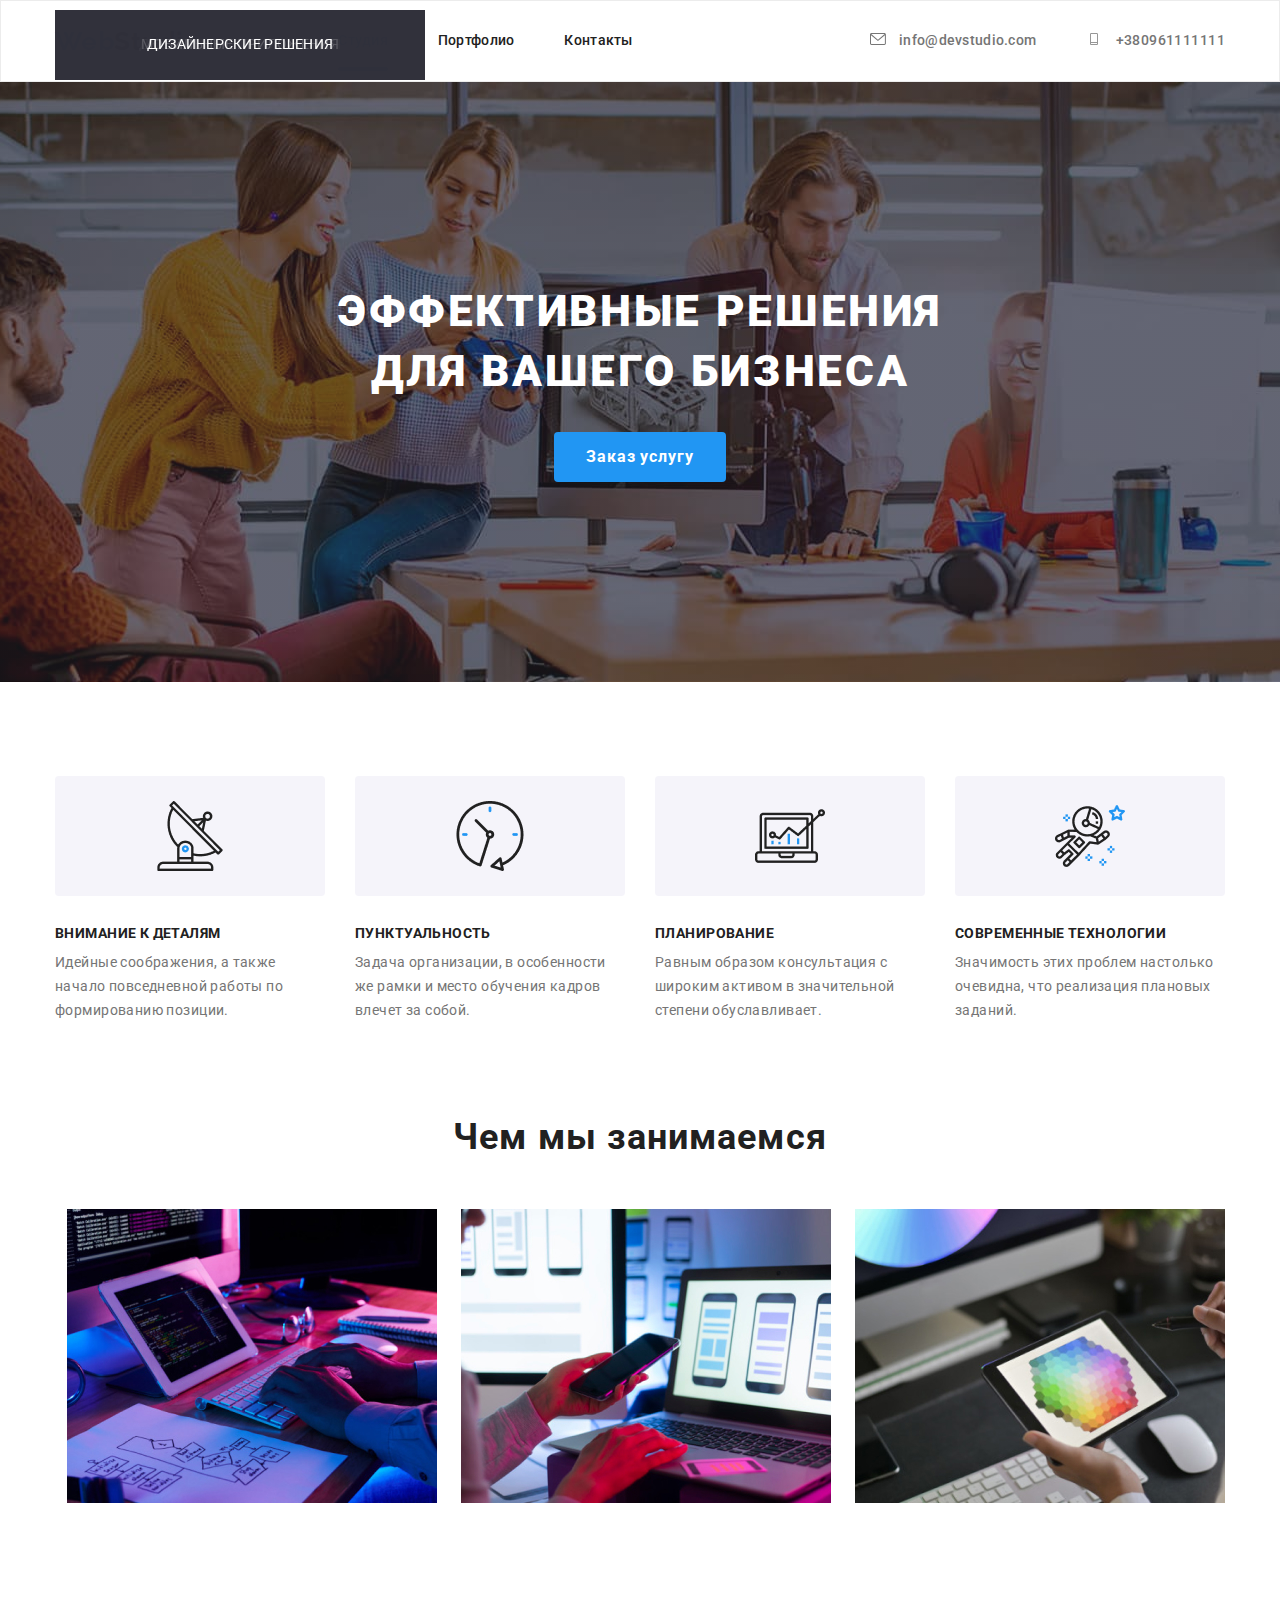
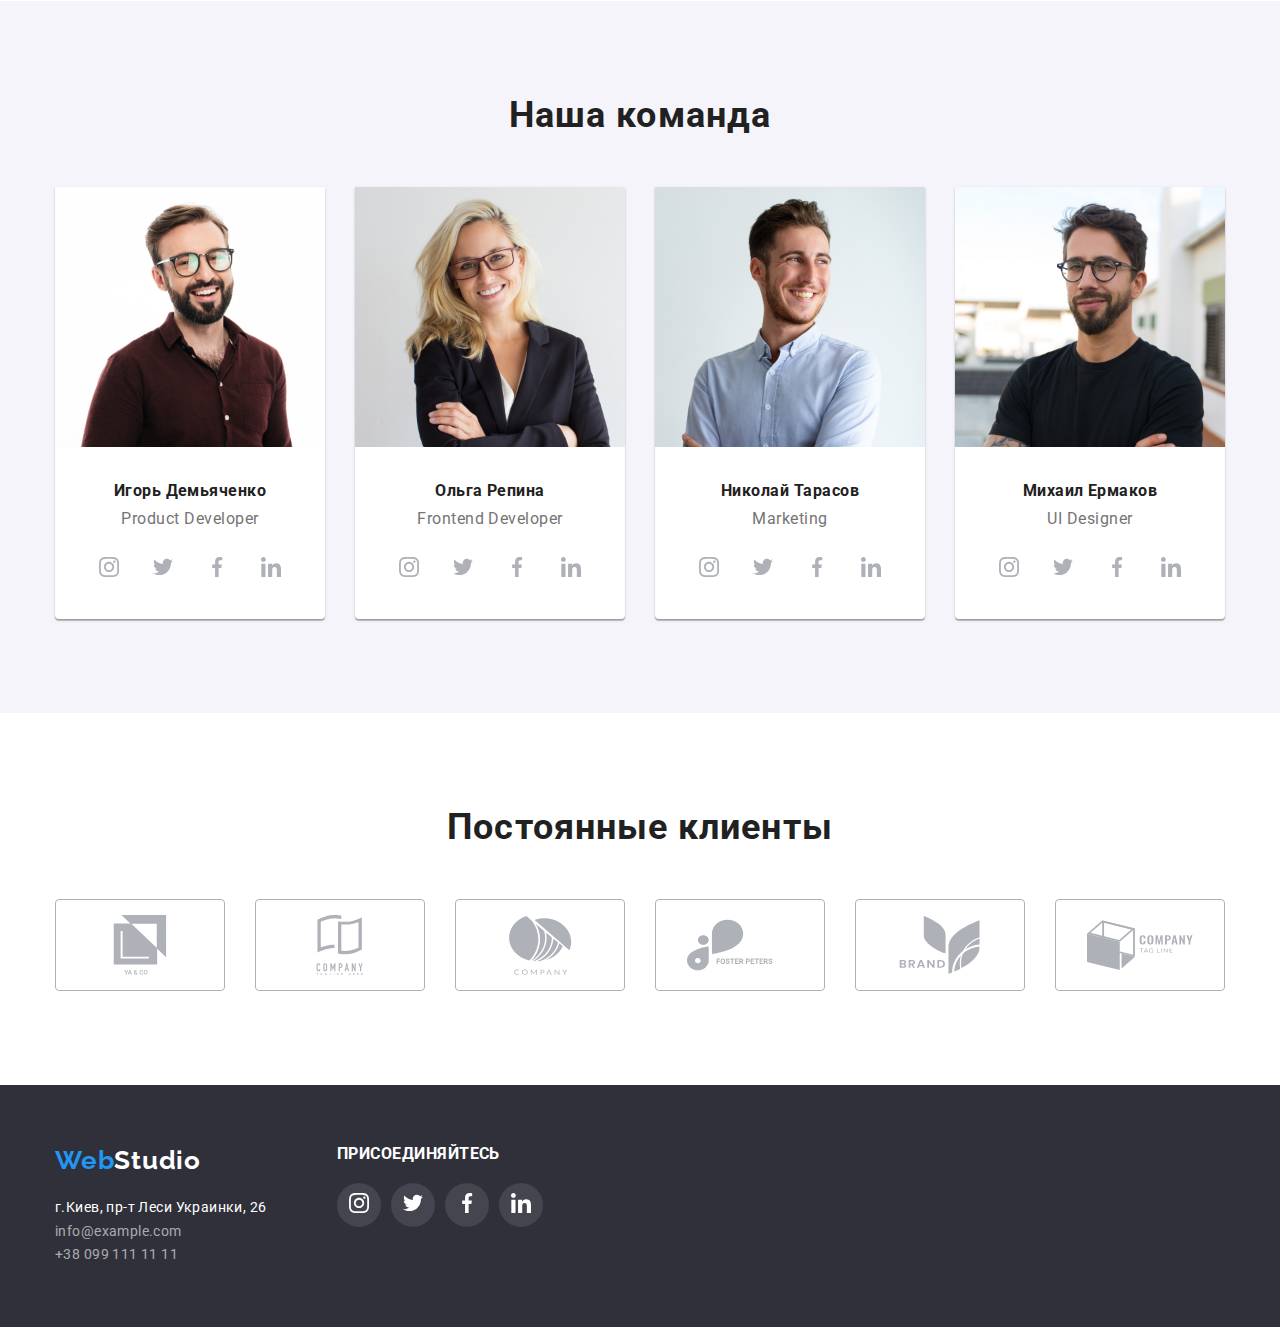
==== index.html @ eeebac75 "15.08.2021" ====
<!DOCTYPE html>
<html lang="ru">
<head>
    <meta charset="UTF-8">
    <meta http-equiv="X-UA-Compatible" content="IE=edge">
    <meta name="viewport" content="width=device-width, initial-scale=1.0">
    <title>Домашние задание #5</title> 
    <link rel="preconnect" href="https://fonts.googleapis.com">
    <link rel="preconnect" href="https://fonts.gstatic.com">
    <link href="https://fonts.googleapis.com/css2?family=Raleway:wght@700&family=Roboto:wght@400;500;700;900&display=swap"
     rel="stylesheet">
    <link rel="stylesheet" href="https://cdnjs.cloudflare.com/ajax/libs/modern-normalize/1.1.0/modern-normalize.min.css">    
    <link rel="stylesheet" href="./css/styles.css">
</head>
<body>
    <!-- Шапка -->
    <header class="header">
        <div class="container header-container">
        <nav class="main-nav">
           <a href="./portolio.html" class="nav_logo">Web<span class="logo">Studio</span></a>
            <ul class="nav_list">
                <li class="item"><a href="./index.html" class="nav_item_list">Студия</a></li>
                <li class="item"><a href="./portolio.html" class="nav_item">Портфолио</a></li>
                <li class="item"><a href="./kontakt.html" class="nav_item"> Контакты</a></li>
            </ul>
            <ul class="auth-nav">
                <li class="item">
                    <a class="icon-item">
                        <svg class="envelope" width="16" height="12">
                            <use href="./images/icons.svg#icon-envelope"></use>
                        </svg>
                    </a>
                    <a href="mailto:info@devstudio.com" class="information">info@devstudio.com</a>
                </li>
                <li class="item">
                    <a class="icon-item">
                        <svg class="vector" width="16" height="12">
                            <use href="./images/icons.svg#icon-vector"></use>
                        </svg>
                    </a>
                    <a href="tel:+380961111111" class="telefone">+380961111111</a>
                </li>
            </ul>
        </nav>
    </div>
    </header>
    <main>
        <!-- Эффектное решение -->
        <section class="hero">
            <div class="container hero-contaner">
            <h1 class="hero-big">Эффективные решения для вашего бизнеса</h1>
            <!-- Modal -->
            <button data-modal-open  type="button" class="hero_button_form">Заказ услугу</button>
            <div class="backdrop is-hidden" data-modal>
            <div class="modal">
            <button data-modal-close type="button" class="button-backdrop">
            <svg
            fill="none"
            xmlns="http://www.w3.org/2000/svg"
            width="11px"
            height="11px"
            >
            <path
                d="M11 1.108L9.892 0 5.5 4.392 1.108 0 0 1.108 4.392 5.5 0 9.892 1.108 11 5.5 6.608 9.892 11 11 9.892 6.608 5.5 11 1.108z"
                fill="#000" />
            </svg>
            </button>
            </div>
            </div>   
            </div>
        </section>
        <!-- Внимание к деталям -->
        <section class="section">
            <div class="container">
            <ul class="feature-list">
                <li class="item list-item">
                    <h2 class="section-desc">Внимание к деталям</h2>
                    <p class="section-text">Идейные соображения, а также начало повседневной работы по формированию позиции.</p>
                </li>
                <li class="item list-item">
                    <h3 class="section-desc">Пунктуальность</h3>
                    <p class="section-text">Задача организации, в особенности же рамки и место обучения кадров влечет за собой.</p>
                </li>
                <li class="item list-item">
                    <h3 class="section-desc">Планирование</h3>
                    <p class="section-text">Равным образом консультация с широким активом в значительной степени обуславливает.</p>
                </li>
                <li class="item list-item">
                    <h3 class="section-desc">Современные технологии</h3>
                    <p class="section-text">Значимость этих проблем настолько очевидна, что реализация плановых заданий.</P>
                </li>
            </ul>
        </div>
        </section>
        <!-- Чем мы занимаемся -->
        <section class="section our-team">
            <div class="container">
            <h3 class="section-title">Чем мы занимаемся</h3>
            <ul class="pic">
                <li class="pic-title"></li>
                <li><img src="./images/WordKod.img.jpg" width="370" alt="Работа с кодом"></li>
                <li class="span">ДЕСКТОПНЫЕ ПРИЛОЖЕНИЯ</li> 

                <li class="pic-title"></li>
                <li><img src="./images/MobilVers.img.jpg" width="370" alt="Макеты мобильной версии на ноутбуке"></li>
                <li class="span">МОБИЛЬНЫЕ ПРИЛОЖЕНИЯ</li>
               
                <li class="pic-title"></li>
                <li><img src="./images/PlitkaCvet.img.jpg" width="370" alt="Планшет с палитрой цветов"></li>
                <li class="span">ДИЗАЙНЕРСКИЕ РЕШЕНИЯ</li>
                
             </ul>
            </div>
        </section>
        <!-- Наша команда -->
        <section class="section team-our">
            <div class="container">
            <h2 class="section-title">Наша команда</h2>
            <ul class="pic-our">
                <li class="pic-team">
                    <img src="./images/Igor.D.img.jpg" width="270" alt="Игорь Демьяченко" class="#">
                    <div class="pic-wrapper">
                    <h3 class="section-subtitle">Игорь Демьяченко</h3>
                    <p class="text">Product Developer</p>
                    <ul class="userpic">
                          <li class="userpic-our">
                              <a class="userpic-our">
                              <svg class="instagram" width="20px" height="20px">
                                <use href="./images/icons.svg#icon-instagram"></use>
                            </svg>
                        </a>
                        </li>  
                        <li class="userpic-our">
                            <a class="userpic-our">
                            <svg class="twitter"  width="20px" height="20px">
                                <use href="./images/icons.svg#icon-twitter"></use>
                            </svg>
                            </a>
                        </li>
                        <li class="userpic-our">
                            <a class="userpic-our">
                            <svg class="fecebook"  width="20px" height="20px">
                                <use href="./images/icons.svg#icon-facebook"></use>
                            </svg>
                            </a>
                        </li>
                        <li class="userpic-our">
                            <a class="userpic-our">
                            <svg class="linkein" width="20px" height="20px">
                                <use href="./images/icons.svg#icon-linkedin"></use>
                            </svg>
                            </a>
                        </li>
                    </ul>
               </div>
               </li>
                <li class="pic-team">
                    <img src="./images/Olga.img.jpg" width="270" alt="Ольга Репина" class="#">
                    <div class="pic-wrapper">
                    <h3 class="section-subtitle">Ольга Репина</h3>
                    <p class="text">Frontend Developer</p>
                    <ul class="userpic">
                        <li class="userpic-our">
                            <a class="userpic-our">
                                <svg class="instagram" width="20px" height="20px">
                                    <use href="./images/icons.svg#icon-instagram"></use>
                                </svg>
                            </a>
                        </li>
                        <li class="userpic-our">
                            <a class="userpic-our">
                                <svg class="twitter" width="20px" height="20px">
                                    <use href="./images/icons.svg#icon-twitter"></use>
                                </svg>
                            </a>
                        </li>
                        <li class="userpic-our">
                            <a class="userpic-our">
                                <svg class="fecebook" width="20px" height="20px">
                                    <use href="./images/icons.svg#icon-facebook"></use>
                                </svg>
                            </a>
                        </li>
                        <li class="userpic-our">
                            <a class="userpic-our">
                                <svg class="linkein" width="20px" height="20px">
                                    <use href="./images/icons.svg#icon-linkedin"></use>
                                </svg>
                            </a>
                        </li>
                    </ul>
                    </div>
                    </li>
                <li class="pic-team">
                    <img src="./images/Nikola.T.img.jpg" width="270" alt="Николай Тарасов" class="#">
                    <div class="pic-wrapper">
                    <h3 class="section-subtitle">Николай Тарасов</h3>
                    <p class="text">Marketing</p>
                <ul class="userpic">
                    <li class="userpic-our">
                        <a class="userpic-our">
                            <svg class="instagram" width="20px" height="20px">
                                <use href="./images/icons.svg#icon-instagram"></use>
                            </svg>
                        </a>
                    </li>
                    <li class="userpic-our">
                        <a class="userpic-our">
                            <svg class="twitter" width="20px" height="20px">
                                <use href="./images/icons.svg#icon-twitter"></use>
                            </svg>
                        </a>
                    </li>
                    <li class="userpic-our">
                        <a class="userpic-our">
                            <svg class="fecebook" width="20px" height="20px">
                                <use href="./images/icons.svg#icon-facebook"></use>
                            </svg>
                        </a>
                    </li>
                    <li class="userpic-our">
                        <a class="userpic-our">
                            <svg class="linkein" width="20px" height="20px">
                                <use href="./images/icons.svg#icon-linkedin"></use>
                            </svg>
                        </a>
                    </li>
                </ul>
                </div>
                </li>
                <li class="pic-team">
                    <img src="./images/Mixail.N.img.jpg" width="270" alt="Михаил Ермаков" class="#">
                    <div class="pic-wrapper">
                    <h3 class="section-subtitle">Михаил Ермаков</h3>
                    <p class="text">UI Designer</p>
                    <ul class="userpic">
                        <li class="userpic-our">
                            <a class="userpic-our">
                                <svg class="instagram" width="20px" height="20px">
                                    <use href="./images/icons.svg#icon-instagram"></use>
                                </svg>
                            </a>
                        </li>
                        <li class="userpic-our">
                            <a class="userpic-our">
                                <svg class="twitter" width="20px" height="20px">
                                    <use href="./images/icons.svg#icon-twitter"></use>
                                </svg>
                            </a>
                        </li>
                        <li class="userpic-our">
                            <a class="userpic-our">
                                <svg class="fecebook" width="20px" height="20px">
                                    <use href="./images/icons.svg#icon-facebook"></use>
                                </svg>
                            </a>
                        </li>
                        <li class="userpic-our">
                            <a class="userpic-our">
                                <svg class="linkein" width="20px" height="20px">
                                    <use href="./images/icons.svg#icon-linkedin"></use>
                                </svg>
                            </a>
                        </li>
                    </ul>
                 </div>
               </li>
              </ul>
            </div>
        </section>
        <!-- Постоянные клиенты -->
        <section class="section">
            <div class="container">
            <h3 class="section-title">Постоянные клиенты</h3>
            <ul class="thumb">
                <li class="thumb-icon">
                    <a class="thumb icon-pic">
                        <svg class="ya-co" width="106" height="60">
                            <use href="./images/icons.svg#icon-ya-co"></use>
                        </svg>
                    </a>
                </li>
                <li class="thumb-icon">
                    <a class="thumb icon-pic">
                        <svg class="tagline" width="106" height="60">
                            <use href="./images/icons.svg#icon-tagline"></use>
                        </svg>
                    </a>
                 </li>
                <li class="thumb-icon">
                    <a class="thumb icon-pic">
                        <svg class="company" width="106" height="60">
                            <use href="./images/icons.svg#icon-company"></use>
                        </svg>
                    </a>
                </li>
                <li class="thumb-icon">
                    <a class="thumb icon-pic">
                        <svg class="foster-peters" width="106" height="60">
                            <use href="./images/icons.svg#icon-foster-peters"></use>
                        </svg>
                    </a>
                </li>
                <li class="thumb-icon">
                    <a class="thumb icon-pic">
                        <svg class="brand" width="106" height="60">
                            <use href="./images/icons.svg#icon-brand"></use>
                        </svg>
                    </a>
                </li>
                <li class="thumb-icon">
                    <a class="thumb icon-pic">
                        <svg class="tag-line" width="106" height="60">
                            <use href="./images/icons.svg#icon-tag-line"></use>
                        </svg>
                     </a>
                </li>
            </ul>
            </div>
        </section>
    </main>
    <!-- Нижня часть -->
    <footer class="footer">
        <div class="container footer-container">
            <div class="footer-right-side">  
            <address class="address">
            <a href="#" class="nav_logo footer-logo">Web<span class="logo_nav">Studio </span></a>
            <p class="address-text">г.Киев, пр-т Леси Украинки, 26</p>
            <a href="mailto:info@example.com" class="inform">info@example.com</a>
            <a href="tel:+380991111111" class="inform">+38 099 111 11 11</a>
            </address>
        </div>
        <div class="footer-left-side">
            <h3 class="desc">ПРИСОЕДИНЯЙТЕСЬ</h3>
                <ul class="desc-text">
                    <li class="desc-list">
                        <a class="desc-linc">
                            <svg class="instagram" width="20px" height="20px">
                                <use href="./images/icons.svg#icon-instagram"></use>
                            </svg>
                        </a>
                    </li>
                    <li class="desc-list">
                        <a class="desc-linc">
                            <svg class="twitter" width="20px" height="20px">
                                <use href="./images/icons.svg#icon-twitter"></use>
                            </svg>
                        </a>
                    </li>
                    <li class="desc-list">
                        <a class="desc-linc">
                            <svg class="facebook" width="20px" height="20px">
                                <use href="./images/icons.svg#icon-facebook"></use>
                            </svg>
                        </a>
                    </li>
                    <li class="desc-list">
                        <a class="desc-linc">
                            <svg class="linkedin" width="20px" height="20px">
                                <use href="./images/icons.svg#icon-linkedin"></use>
                            </svg>
                        </a>
                    </li>
                </ul>
            </div>
         </div>
      </footer>
    <script src="./js/modal.js"></script>
   </body>
</html>
---- css/styles.css ----
/*Индекс-портфолио-контакты*/

:root {
  --primary-text-color: #2196f3;
  --brand-color: #ffffff;
  --accent-color: #212121;
  --back-color: #757575;
  --background-color: #2f303a;
  --color-backs: rgba(255, 255, 255, 0.6);
  --color-titel: #e5e5e5;
  --color-brand: #f5f4fa;
  --color-strip: #eeeeee;
  --color-border: #ececec;
  --color-fill: rgba(245, 244, 250, 1);
  --fill-color: #afb1b8;
  --color-grey: rgba(47, 48, 58, 0.4);
  --color-white: rgba(255, 255, 255, 0.1);
  --color-gradient: #c4c4c4;
}

body {
  font-family: "Roboto", "sans-serif";
  font-weight: 400;
  font-size: 14px;
  line-height: 1.14;
  letter-spacing: 0.02em;
}

.img {
  display: block;
  max-width: 100%;
  height: auto;
}

/*Container*/
.container {
  margin-left: auto;
  margin-right: auto;
  width: 1200px;
  padding-left: 15px;
  padding-right: 15px;

  /* outline: 1px solid tomato;*/
}

/*point Убрать точки*/
ul {
  list-style: none;
  padding: 0px;
  margin: 0px;
}

a {
  text-decoration: none;
}

/*Tegi*/
h1,
h2,
h3,
h4,
h5,
h6,
p {
  margin: 0;
  padding: 0;
}

/*hover-kontaktam*/
.information:hover,
.telefone:hover {
  color: var(--primary-text-color);
}

/*Все ховер фокус*/
.button:hover,
.button:focus {
  background: var(--primary-text-color);
  color: var(--brand-color);
}

.header {
  border: 1px solid var(--color-border);
}

/*Шапка студия,портфолио,контакты ховер*/
.nav_item:hover {
  color: var(--primary-text-color);
}

/* main-nav */

.main-nav {
  display: flex;
  align-items: center;
  justify-content: space-between;
}

/* Шапка Студия,Портфолио,Контакты */

.nav_list {
  display: flex;
  align-items: center;
  justify-content: space-between;
}

/*Студия,Портфолио,Контакты*/

.nav_list .item {
  /*outline: 1px solid tomato;*/
  margin-right: 50px;
}

/*Auth-nav*/

.auth-nav {
  display: flex;
  align-items: center;
}

.auth-nav .item {
  margin-left: 50px;
}

/*Логотип синий*/

.nav_logo {
  color: var(--primary-text-color);
}

/*Логотип*/

.logo {
  font-family: "Raleway";
  font-weight: bold;
  font-size: 26px;
  line-height: 1.19;
  /* or 119% */
  letter-spacing: 0.03em;
  color: var(--accent-color);
}

/*Студия Портфолио*/

.nav_item_list {
  font-weight: 500;
  display: block;
  padding-top: 32px;
  padding-bottom: 32px;

  color: var(--primary-text-color);
  position: relative;

  transition-property: color;
  transition-duration: 250ms;
  transition-timing-function: cubic-bezier(0.4, 0, 0.2, 1);
}

/*Портфолио*/ /*Котакты*/

.nav_item {
  font-weight: 500;
  display: block;
  padding-top: 32px;
  padding-bottom: 32px;
  margin: 0px;

  color: var(--accent-color);
  position: relative;

  transition-property: color;
  transition-duration: 250ms;
  transition-timing-function: cubic-bezier(0.4, 0, 0.2, 1);
}

.nav_item_list::after {
  display: inline-block;
  position: absolute;
  content: "";

  width: 100%;
  height: 4px;
  bottom: 10px;
  left: 0;

  border-radius: 2px;
  background-color: var(--primary-text-color);
}

/* Мыло и телефон */

.icon-item {
  margin-right: 10px;
  cursor: pointer;

  fill: var(--back-color);

  transition-property: fill;
  transition-duration: 250ms;
  transition-timing-function: cubic-bezier(0.4, 0, 0.2, 1);
}

.icon-item:hover {
  fill: var(--primary-text-color);
}

/*info@devstudio.com*/

.information {
  font-weight: 500;

  color: var(--back-color);
  transition-property: color;
  transition-duration: 250ms;
  transition-timing-function: cubic-bezier(0.4, 0, 0.2, 1);
}

/*tel+380961111111*/

.telefone {
  font-weight: 500;
  line-height: 1.71;
  /* or 171% */
  letter-spacing: 0.03em;

  color: var(--back-color);

  transition-property: color;
  transition-duration: 250ms;
  transition-timing-function: cubic-bezier(0.4, 0, 0.2, 1);
}

/* Класс hero */

.hero {
  text-align: center;
  padding: 200px 0;
}

.hero {
  max-width: 1600px;

  margin-left: auto;
  margin-right: auto;

  background-image: linear-gradient(
      to right,
      rgba(47, 48, 58, 0.4),
      rgba(47, 48, 58, 0.4)
    ),
    url("../images/zaglavnay.img.jpg");

  /* outline: 1px solid black; */

  background-repeat: no-repeat;
  background-position: center;
  background-size: cover;
}
/* Modalka */
.backdrop {
  position: fixed;
  width: 100%;
  height: 100%;

  top: 0;
  left: 0;

  background: rgba(0, 0, 0, 0.2);
}

.backdrop.is-hidden {
  opacity: 0;
  pointer-events: none;
}

.modal {
  position: absolute;
  top: 50%;
  left: 50%;
  transform: translate(-50%, -50%);

  height: 528px;
  width: 561px;

  background: var(--brand-color);
  box-shadow: 0px 1px 3px rgba(0, 0, 0, 0.12), 0px 1px 1px rgba(0, 0, 0, 0.14),
    0px 2px 1px rgba(0, 0, 0, 0.2);
  border-radius: 4px;
}

.button-backdrop {
  position: absolute;
  top: 8px;
  right: 8px;
  width: 30px;
  height: 30px;

  display: flex;
  align-items: center;
  justify-content: center;

  border-radius: 50%;
  background: var(--brand-color);
  border: 1px solid rgba(0, 0, 0, 0.2);

  opacity: 1;
  transition: opacity 250ms cubic-bezier(0.4, 0, 0.2, 1);

  cursor: pointer;
}

/*Эффективное решение*/

.hero-contaner {
  display: flex;
  align-items: center;
  flex-direction: column;
}

.hero-big {
  width: 696px;
  margin-bottom: 30px;
  font-weight: 900;
  font-size: 44px;
  line-height: 1.36;
  /* or 136% */

  letter-spacing: 0.06em;
  text-transform: uppercase;

  color: var(--brand-color);
}

/*Заказ услуг кнопка*/

.hero_button_form {
  border: none;
  padding: 10px 32px;
  max-width: 200px;

  font-weight: 700;
  font-size: 16px;
  line-height: 1.87;
  /*or 187% */
  letter-spacing: 0.06em;

  background-color: var(--primary-text-color);
  color: var(--brand-color);
  border-radius: 4px;
}

/*Внимание к деталям и текст*/

.list-item::before {
  display: block;
  content: "";
  width: 270px;
  height: 120px;

  margin-bottom: 30px;
  background: var(--color-fill);

  background-repeat: no-repeat;
  background-position: center;
  border-radius: 4px;

  /* outline: 1px solid red; */
}

/* Значки-svg+hover */

.list-item:nth-child(1)::before {
  background-image: url(../images/antenna\ 1.png);
}

.list-item:nth-child(2)::before {
  background-image: url(../images/clock\ 1.png);
}

.list-item:nth-child(3)::before {
  background-image: url(../images/diagram\ 1.png);
}

.list-item:nth-child(4)::before {
  background-image: url(../images/astronaut\ 1.png);
}

.section {
  padding: 94px 0;
}

.feature-list .item {
  width: 270px;
}

/*feature-list*/
.feature-list {
  display: flex;

  align-items: center;
  justify-content: space-between;
}

/*Tekst h2-h3*/
.section-desc {
  margin-bottom: 10px;

  font-size: 14px;
  /* or 114% */

  text-transform: uppercase;
  letter-spacing: 0.03em;

  color: var(--accent-color);
}

/*Текст описания товаров, и т.д.*/

.section-text {
  font-size: 14px;
  line-height: 1.71;
  /* or 171% */
  letter-spacing: 0.03em;

  color: var(--back-color);
}

/* Чем мы занимаемся Изображение pic*/

.pic {

  display: flex;
  align-items: center;
  justify-content: space-between;
}

.pic-title{

font-size: 14px;
line-height: 1.14;

letter-spacing: 0.03em;
text-transform: uppercase;
}

.pic-title {
position: relative;

display: inline-block;
}


.span{

display: flex;
align-items: center;
justify-content: center;

position: absolute;
width: 370px;
height: 70px;
top: 10px;

color: var(--brand-color);
background: rgba(47, 48, 58, 0.8);
} 



.section-title {
  margin-bottom: 50px;

  font-weight: bold;
  font-size: 36px;
  line-height: 1.16;
  /* or 116% */
  text-align: center;
  letter-spacing: 0.03em;

  color: var(--accent-color);
}

/* Наша команда */

.our-team {
  padding-top: 0;
}

.team-our {
  background: var(--color-brand);
}

.pic-our {
  display: flex;
  align-items: center;
  justify-content: space-between;
}

.userpic {
  display: flex;
  justify-content: center;

  margin-top: 16px;

  /* outline: 1px solid red;   */
}

.userpic .userpic-our:not(:last-child) {
  margin-right: 10px;
}

.userpic-our {
  display: flex;
  justify-content: center;
  align-items: center;

  width: 44px;
  height: 44px;

  border-radius: 50%;
  border: none;

  background-color: var(--brand-color);
  fill: var(--fill-color);

  cursor: pointer;

  transition-property: background-color;
  transition-duration: 250ms;
  transition-timing-function: cubic-bezier(0.4, 0, 0.2, 1);
}

.userpic-our:hover {
  background: var(--primary-text-color);
  fill: var(--brand-color);
}

.pic-team {
  background: var(--brand-color);

  box-shadow: 0px 1px 3px rgba(0, 0, 0, 0.12), 0px 1px 1px rgba(0, 0, 0, 0.14),
    0px 2px 1px rgba(0, 0, 0, 0.2);
  border-radius: 0px 0px 4px 4px;
}

.pic-wrapper {
  padding: 30px 0;
}

.section-subtitle {
  margin-bottom: 10px;

  line-height: 1.18;
  /*or 118%*/
  letter-spacing: 0.03em;
  text-align: center;

  color: var(--accent-color);
}

.text {
  text-align: center;

  font-size: 16px;
  line-height: 1.18;
  /* or 118% */
  letter-spacing: 0.03em;

  color: var(--back-color);
}

/* Постоянные клиены */

.thumb:hover,
.thumb-icon:hover {
  fill: var(--primary-text-color);
  border-color: var(--primary-text-color);
}

.thumb {
  display: flex;

  justify-content: space-between;
  cursor: pointer;
}

.icon-pic {
  cursor: pointer;
  justify-content: center;

  padding: 15px 0;

  fill: var(--fill-color);

  transition-property: fill;
  transition-duration: 250ms;
  transition-timing-function: cubic-bezier(0.4, 0, 0.2, 1);
}

.thumb-icon {
  width: 170px;
  height: 92px;

  border: 1px solid var(--fill-color);
  border-radius: 4px;
}

/* Нижняя часть информации */

.footer {
  background-color: var(--background-color);
  padding: 60px 0;
}

.footer-logo {
  display: block;
  margin-bottom: 20px;
}

.address {
  font-style: normal;
}

.nav_logo {
  display: block;

  font-family: "Raleway";
  font-weight: bold;
  font-size: 26px;
  line-height: 1.19;
  /* or 119% */
  letter-spacing: 0.03em;

  color: var(--primary-text-color);
}

/*г.Киев пр-т ЛесиУкр*/

.address-text {
  display: block;

  line-height: 1.71;
  /* or 171% */
  letter-spacing: 0.03em;

  color: var(--brand-color);
}

/*addresa i tel*/

.inform {
  display: block;
  margin: 0;

  line-height: 1.71;
  /* or 171% */
  letter-spacing: 0.03em;

  color: var(--color-backs);
}

/* Присоединяйтесь */

.desc {
  font-weight: bold;

  line-height: 1.14;
  letter-spacing: 0.03em;
  text-transform: uppercase;

  color: var(--brand-color);
}

.footer-container {
  display: flex;
  align-items: flex-start;
}

.footer-left-side {
  margin-left: 70px;
}

.desc-text {
  display: flex;
  justify-content: space-between;
  align-items: center;

  margin-top: 20px;
}

.desc-list {
  display: flex;
  justify-content: center;
  align-items: center;

  margin-right: 10px;

  width: 44px;
  height: 44px;

  border-radius: 50%;
  border: none;

  background: var(--color-white);
  fill: var(--brand-color);

  cursor: pointer;

  transition-property: background;
  transition-duration: 250ms;
  transition-timing-function: cubic-bezier(0.4, 0, 0.2, 1);
}

.desc-list:hover {
  background: var(--primary-text-color);
}

/*ПАРТФОЛИО-html*/
/*Кнопки*/

.button-container {
  display: flex;
  justify-content: center;
  margin-bottom: 50px;
}

.button {
  font-size: 16px;
  line-height: 1.62;
  /* or 162% */

  text-align: center;
  letter-spacing: 0.03em;

  color: var(--accent-color);

  border: none;
  margin-right: 8px;
  cursor: pointer;

  transition-property: color;
  transition-duration: 250ms;
  transition-timing-function: cubic-bezier(0.4, 0, 0.2, 1);

  display: inline-block;
  border-radius: 4px;
  padding: 6px 22px;
}

.button:hover {
  box-shadow: 0px 3px 1px rgba(0, 0, 0, 0.1), 0px 1px 2px rgba(0, 0, 0, 0.08),
    0px 2px 2px rgba(0, 0, 0, 0.12);
}

/* Картинки */

/*pic-container*/

.pic-container {
  display: flex;
  flex-wrap: wrap;
  margin-top: -30px;
  margin-right: -30px;

  cursor: pointer;
   
  transition-property: background;
  transition-duration: 250ms;
  transition-timing-function: cubic-bezier(0.4, 0, 0.2, 1);
}

.pic-text {
  flex-basis: calc(100% / 3 - 30px);
  margin-top: 30px;
  margin-right: 30px;

  background: var(--brand-color);
  border: 1px solid var(--color-strip);
}

 .pic-icon {
  position: relative; 
   
  overflow: hidden;
} 

 .pic-icon::before{
  display: inline-block;
  content: ""; 

  position: absolute;
  top: 0;
  left: 0;
  width: 100%;
  height: 100%; 
  background-color: rgba(33, 150, 243, 0.9); 

  transform: translateY(100%); 
  transition: transform 250ms cubic-bezier(0.4, 0, 0.2, 1); 
} 

.pic-container:hover .pic-icon::before{
   opacity: 1; 
   transform: translateY(0);  
}

/* .pic-text:hover */
.pic-text:hover {
  box-shadow: 0px 1px 1px rgba(0, 0, 0, 0.12), 0px 4px 4px rgba(0, 0, 0, 0.06),
    1px 4px 6px rgba(0, 0, 0, 0.16);
}

.card-text{
  position: absolute;
  top: 100%;
  left: 0;

  width: 100%;
  height: 100%;
  padding: 63px 24px;

  background-color: rgba(33, 150, 243, 0.9); 

  transition-timing-function:cubic-bezier(0.4, 0, 0.2, 1);
  transition: 250ms;

  opacity: 0;
}

.card:hover .pic-icon .card-text{
  opacity: 1;
  top: 0;
}

.warpper-text {
  padding: 24px 20px;
}

.card-text-info{
width: 322px;
height: 168px;

font-size: 18px;
line-height: 1.55;
/* or 156% */

letter-spacing: 0.03em;

color: var(--brand-color);
}

/*Тексты заголовков 2-й лист*/
/*Технокряк*/ /*Постер*/ /*Ресторан*/
/*Проект*/ /*Проект Бох*/ /*Инспиратион*/
/*Лиметед*/ /*ЛАБ*/ /*Гровинг*/

.subject {
  font-weight: bold;
  font-size: 18px;
  line-height: 2;
  /*or 200% */
  letter-spacing: 0.06em;

  color: var(--accent-color);
}

.subtitle-text {
  font-weight: normal;
  font-size: 16px;
  line-height: 1.87;
  /* or 187% */
  letter-spacing: 0.03em;

  color: var(--back-color);
}

.logo_nav {
  color: var(--brand-color);
}
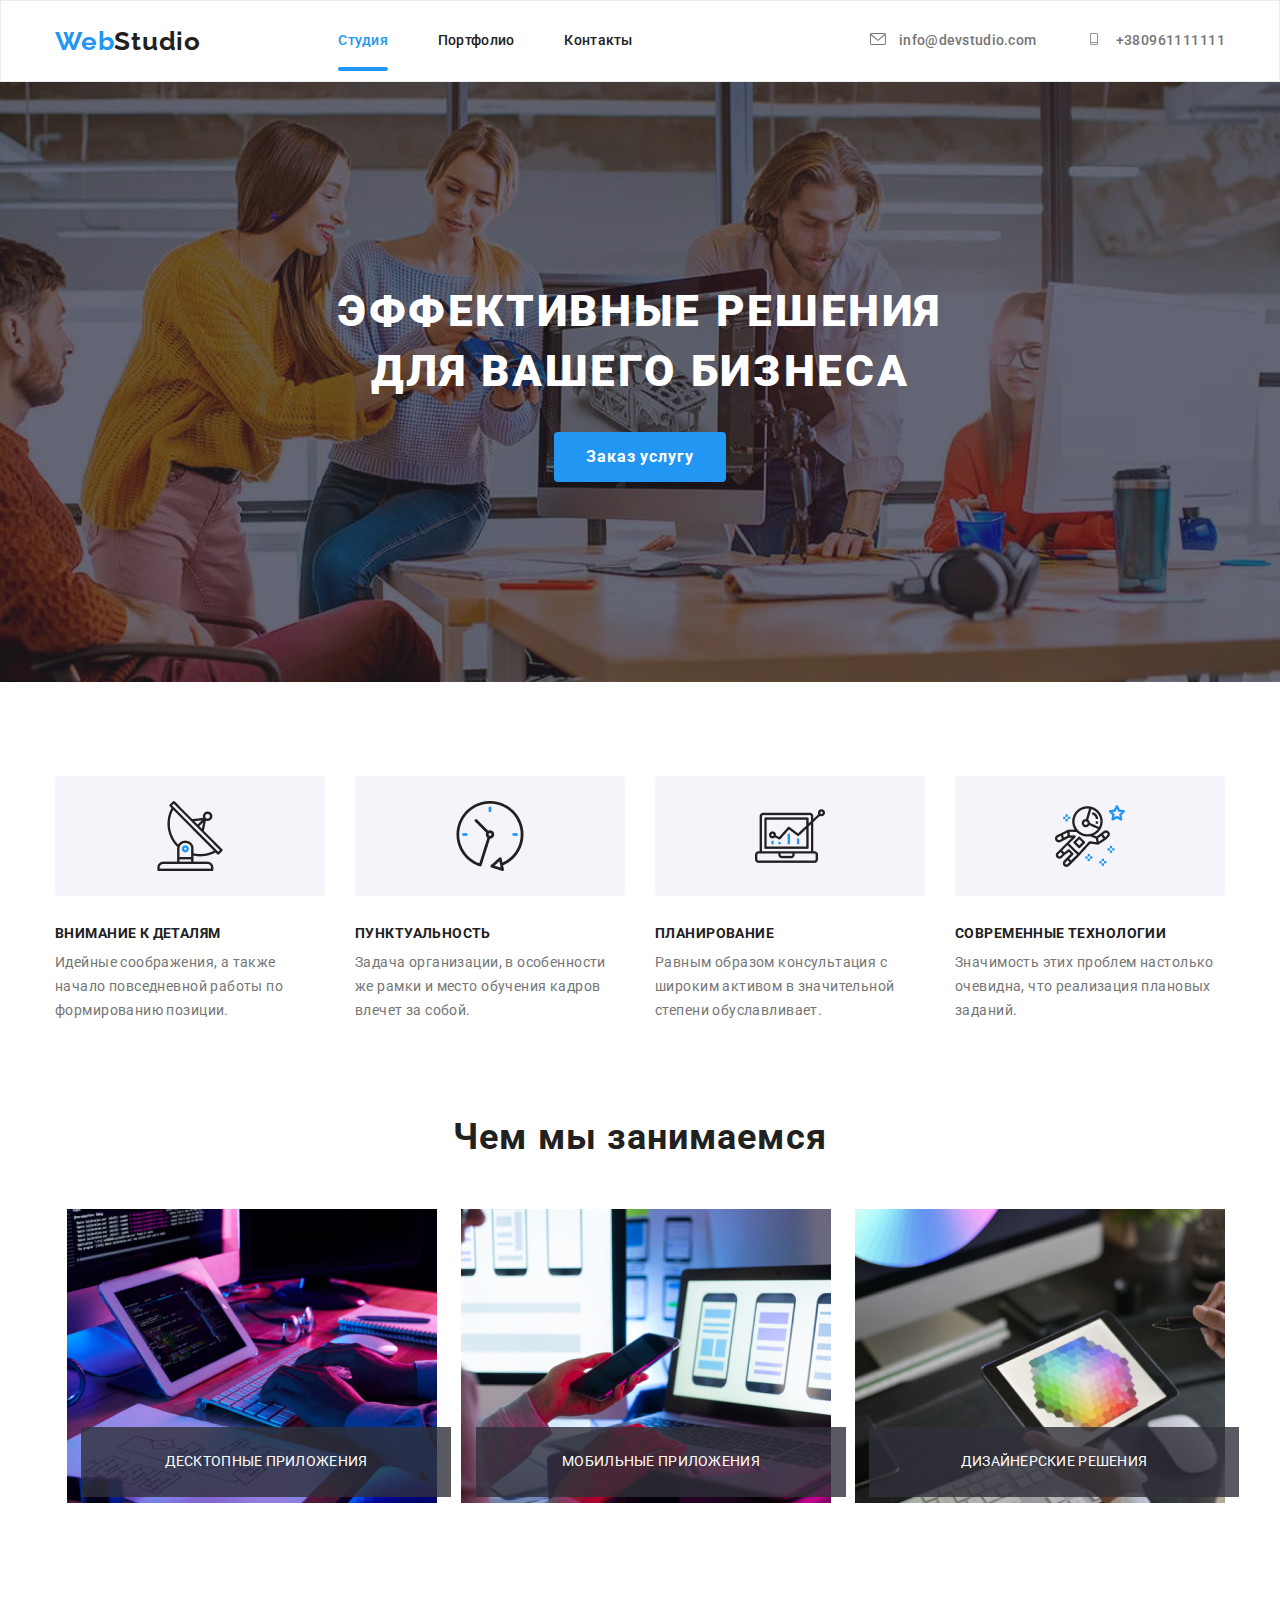
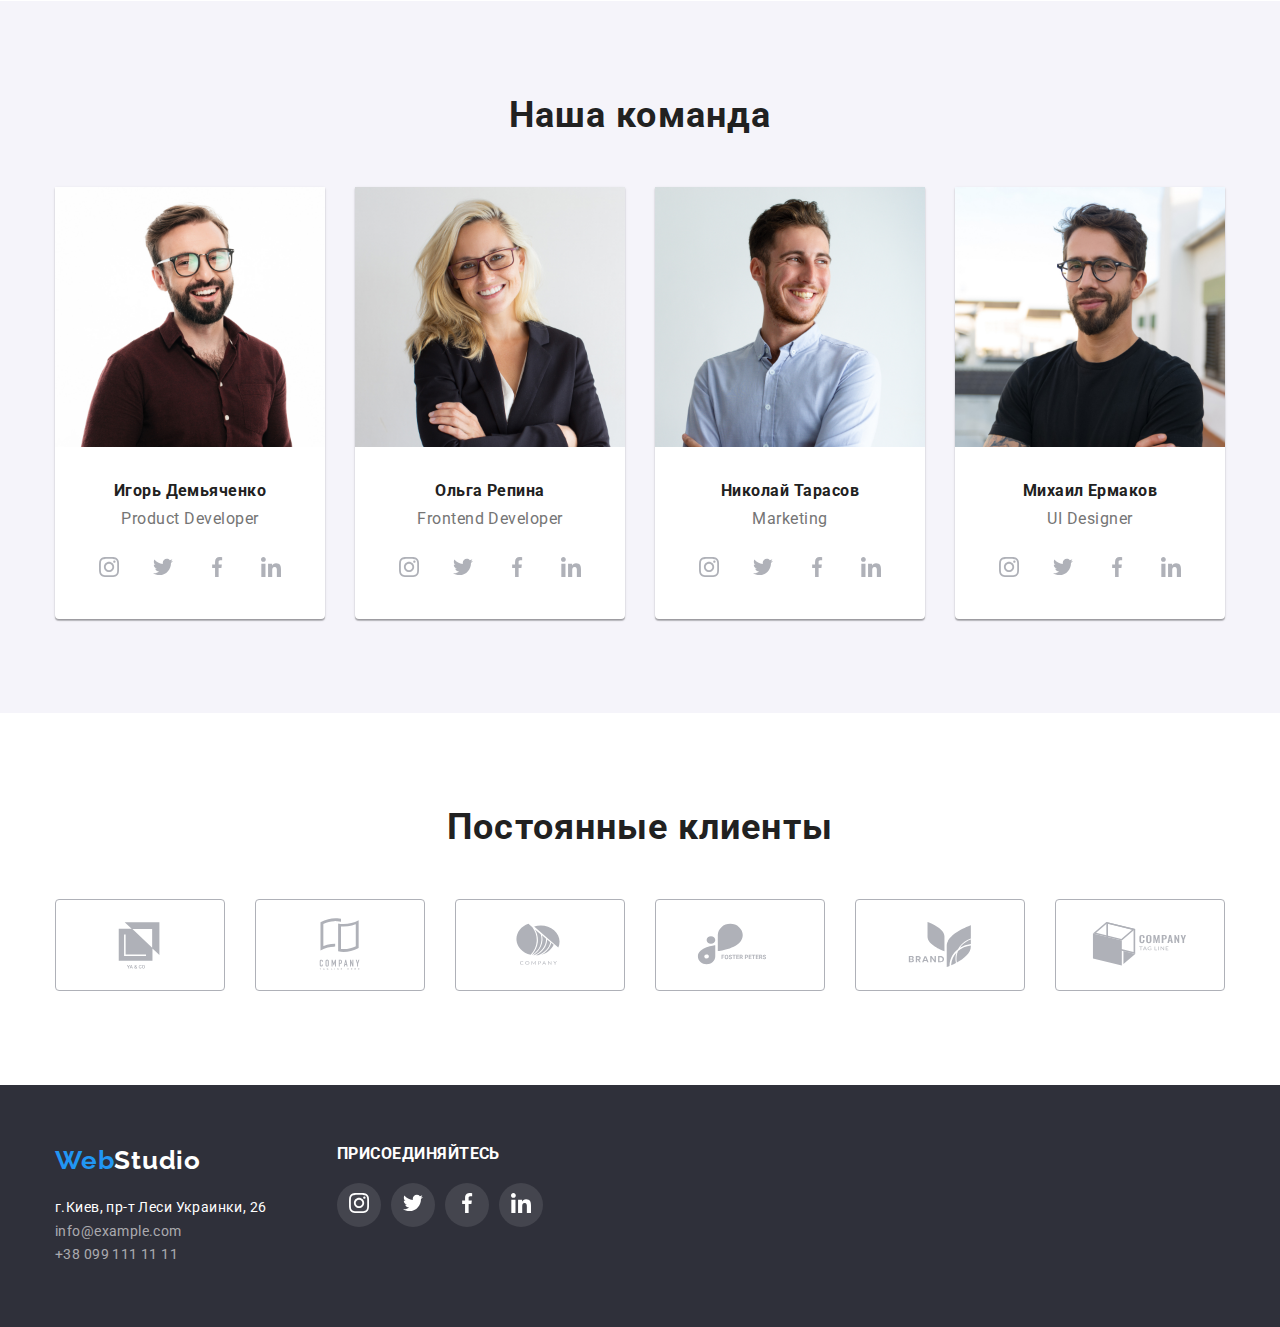
==== commit 9c12bc88: "17.08.2021.год" ====
--- a/index.html
+++ b/index.html
@@ -17,7 +17,7 @@
     <header class="header">
         <div class="container header-container">
         <nav class="main-nav">
-           <a href="./portolio.html" class="nav_logo">Web<span class="logo">Studio</span></a>
+           <a href="./index.html" class="nav_logo">Web<span class="logo">Studio</span></a>
             <ul class="nav_list">
                 <li class="item"><a href="./index.html" class="nav_item_list">Студия</a></li>
                 <li class="item"><a href="./portolio.html" class="nav_item">Портфолио</a></li>
@@ -28,6 +28,7 @@
                     <a class="icon-item">
                         <svg class="envelope" width="16" height="12">
                             <use href="./images/icons.svg#icon-envelope"></use>
+                            
                         </svg>
                     </a>
                     <a href="mailto:info@devstudio.com" class="information">info@devstudio.com</a>
@@ -51,22 +52,6 @@
             <h1 class="hero-big">Эффективные решения для вашего бизнеса</h1>
             <!-- Modal -->
             <button data-modal-open  type="button" class="hero_button_form">Заказ услугу</button>
-            <div class="backdrop is-hidden" data-modal>
-            <div class="modal">
-            <button data-modal-close type="button" class="button-backdrop">
-            <svg
-            fill="none"
-            xmlns="http://www.w3.org/2000/svg"
-            width="11px"
-            height="11px"
-            >
-            <path
-                d="M11 1.108L9.892 0 5.5 4.392 1.108 0 0 1.108 4.392 5.5 0 9.892 1.108 11 5.5 6.608 9.892 11 11 9.892 6.608 5.5 11 1.108z"
-                fill="#000" />
-            </svg>
-            </button>
-            </div>
-            </div>   
             </div>
         </section>
         <!-- Внимание к деталям -->
@@ -103,11 +88,11 @@
 
                 <li class="pic-title"></li>
                 <li><img src="./images/MobilVers.img.jpg" width="370" alt="Макеты мобильной версии на ноутбуке"></li>
-                <li class="span">МОБИЛЬНЫЕ ПРИЛОЖЕНИЯ</li>
+                <li class="span-text">МОБИЛЬНЫЕ ПРИЛОЖЕНИЯ</li>
                
                 <li class="pic-title"></li>
                 <li><img src="./images/PlitkaCvet.img.jpg" width="370" alt="Планшет с палитрой цветов"></li>
-                <li class="span">ДИЗАЙНЕРСКИЕ РЕШЕНИЯ</li>
+                <li class="span-line">ДИЗАЙНЕРСКИЕ РЕШЕНИЯ</li>
                 
              </ul>
             </div>
@@ -276,42 +261,42 @@
                 <li class="thumb-icon">
                     <a class="thumb icon-pic">
                         <svg class="ya-co" width="106" height="60">
-                            <use href="./images/icons.svg#icon-ya-co"></use>
+                            <use href="./images/sprat.svg#icon-ya-co"></use>
                         </svg>
                     </a>
                 </li>
                 <li class="thumb-icon">
                     <a class="thumb icon-pic">
                         <svg class="tagline" width="106" height="60">
-                            <use href="./images/icons.svg#icon-tagline"></use>
+                            <use href="./images/sprat.svg#icon-companiy"></use>
                         </svg>
                     </a>
                  </li>
                 <li class="thumb-icon">
                     <a class="thumb icon-pic">
                         <svg class="company" width="106" height="60">
-                            <use href="./images/icons.svg#icon-company"></use>
+                            <use href="./images/sprat.svg#icon-companiy-2"></use>
                         </svg>
                     </a>
                 </li>
                 <li class="thumb-icon">
                     <a class="thumb icon-pic">
                         <svg class="foster-peters" width="106" height="60">
-                            <use href="./images/icons.svg#icon-foster-peters"></use>
+                            <use href="./images/sprat.svg#icon-foster-peters"></use>
                         </svg>
                     </a>
                 </li>
                 <li class="thumb-icon">
                     <a class="thumb icon-pic">
                         <svg class="brand" width="106" height="60">
-                            <use href="./images/icons.svg#icon-brand"></use>
+                            <use href="./images/sprat.svg#icon-brand"></use>
                         </svg>
                     </a>
                 </li>
                 <li class="thumb-icon">
                     <a class="thumb icon-pic">
                         <svg class="tag-line" width="106" height="60">
-                            <use href="./images/icons.svg#icon-tag-line"></use>
+                            <use href="./images/sprat.svg#icon-tag-link"></use>
                         </svg>
                      </a>
                 </li>
@@ -365,6 +350,16 @@
             </div>
          </div>
       </footer>
+      <!-- Модальное окно -->
+    <div class="backdrop is-hidden" data-modal>
+        <div class="modal">
+            <button data-modal-close type="button" class="button-backdrop">
+                <svg  width="18px" height="18px">
+                    <use href="./images/sprat.svg#icon-krst"></use>
+                </svg>
+            </button>
+        </div>
+    </div>
     <script src="./js/modal.js"></script>
    </body>
 </html>--- a/css/styles.css
+++ b/css/styles.css
@@ -200,7 +200,7 @@
   transition-timing-function: cubic-bezier(0.4, 0, 0.2, 1);
 }
 
-.icon-item:hover {
+.icon-item :hover {
   fill: var(--primary-text-color);
 }
 
@@ -428,44 +428,69 @@
 /* Чем мы занимаемся Изображение pic*/
 
 .pic {
-
   display: flex;
   align-items: center;
   justify-content: space-between;
 }
 
-.pic-title{
-
-font-size: 14px;
-line-height: 1.14;
-
-letter-spacing: 0.03em;
-text-transform: uppercase;
-}
-
 .pic-title {
-position: relative;
-
-display: inline-block;
-}
-
-
-.span{
-
-display: flex;
-align-items: center;
-justify-content: center;
-
-position: absolute;
-width: 370px;
-height: 70px;
-top: 10px;
-
-color: var(--brand-color);
-background: rgba(47, 48, 58, 0.8);
-} 
-
-
+  font-size: 14px;
+  line-height: 1.14;
+
+  letter-spacing: 0.03em;
+  text-transform: uppercase;
+}
+
+.pic-title {
+  position: relative;
+
+  display: inline-block;
+}
+
+.span {
+  display: flex;
+  align-items: center;
+  justify-content: center;
+
+  position: absolute;
+  width: 370px;
+  height: 70px;
+  top: 1427px;
+  left: 81px;
+
+  color: var(--brand-color);
+  background: rgba(47, 48, 58, 0.8);
+}
+
+.span-text {
+  display: flex;
+  align-items: center;
+  justify-content: center;
+
+  position: absolute;
+  width: 370px;
+  height: 70px;
+  top: 1427px;
+  left: 476px;
+
+  color: var(--brand-color);
+  background: rgba(47, 48, 58, 0.8);
+}
+
+.span-line {
+  display: flex;
+  align-items: center;
+  justify-content: center;
+
+  position: absolute;
+  width: 370px;
+  height: 70px;
+  top: 1427px;
+  left: 869px;
+
+  color: var(--brand-color);
+  background: rgba(47, 48, 58, 0.8);
+}
 
 .section-title {
   margin-bottom: 50px;
@@ -763,10 +788,6 @@
   margin-right: -30px;
 
   cursor: pointer;
-   
-  transition-property: background;
-  transition-duration: 250ms;
-  transition-timing-function: cubic-bezier(0.4, 0, 0.2, 1);
 }
 
 .pic-text {
@@ -778,30 +799,30 @@
   border: 1px solid var(--color-strip);
 }
 
- .pic-icon {
-  position: relative; 
-   
+.pic-icon {
+  position: relative;
+
   overflow: hidden;
-} 
-
- .pic-icon::before{
+}
+
+.pic-icon::before {
   display: inline-block;
-  content: ""; 
+  content: "";
 
   position: absolute;
   top: 0;
   left: 0;
   width: 100%;
-  height: 100%; 
-  background-color: rgba(33, 150, 243, 0.9); 
-
-  transform: translateY(100%); 
-  transition: transform 250ms cubic-bezier(0.4, 0, 0.2, 1); 
-} 
-
-.pic-container:hover .pic-icon::before{
-   opacity: 1; 
-   transform: translateY(0);  
+  height: 100%;
+  background-color: rgba(33, 150, 243, 0.9);
+
+  transform: translateY(100%);
+  transition: transform 250ms cubic-bezier(0.4, 0, 0.2, 1);
+}
+/* Исправить ошибку */
+.pic-container:hover .pic-icon::before {
+  opacity: 1;
+  transform: translateY(-100%);
 }
 
 /* .pic-text:hover */
@@ -810,7 +831,11 @@
     1px 4px 6px rgba(0, 0, 0, 0.16);
 }
 
-.card-text{
+.card {
+  display: block;
+}
+
+.card-text {
   position: absolute;
   top: 100%;
   left: 0;
@@ -819,15 +844,15 @@
   height: 100%;
   padding: 63px 24px;
 
-  background-color: rgba(33, 150, 243, 0.9); 
-
-  transition-timing-function:cubic-bezier(0.4, 0, 0.2, 1);
+  background-color: rgba(33, 150, 243, 0.9);
+
+  transition-timing-function: cubic-bezier(0.4, 0, 0.2, 1);
   transition: 250ms;
 
   opacity: 0;
 }
 
-.card:hover .pic-icon .card-text{
+.card:hover .card-text {
   opacity: 1;
   top: 0;
 }
@@ -836,17 +861,17 @@
   padding: 24px 20px;
 }
 
-.card-text-info{
-width: 322px;
-height: 168px;
-
-font-size: 18px;
-line-height: 1.55;
-/* or 156% */
-
-letter-spacing: 0.03em;
-
-color: var(--brand-color);
+.card-text-info {
+  width: 322px;
+  height: 168px;
+
+  font-size: 18px;
+  line-height: 1.55;
+  /* or 156% */
+
+  letter-spacing: 0.03em;
+
+  color: var(--brand-color);
 }
 
 /*Тексты заголовков 2-й лист*/
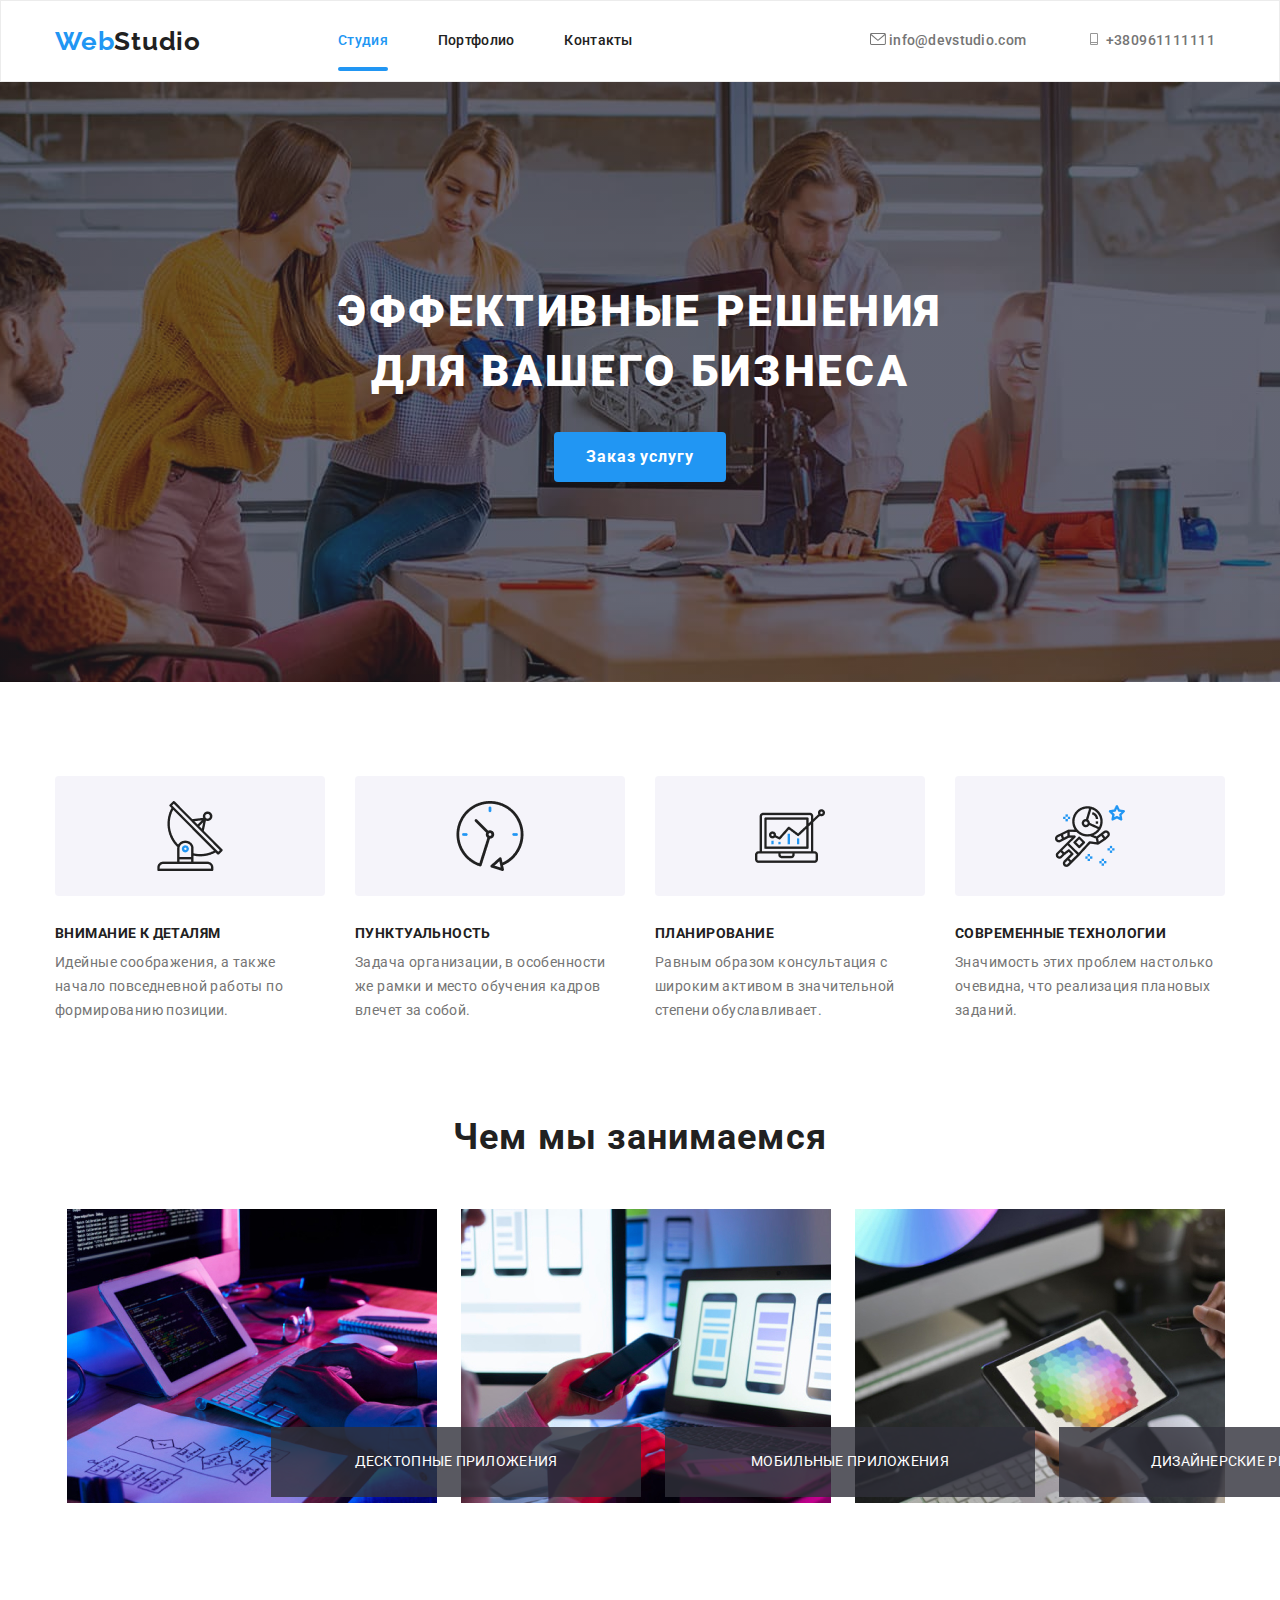
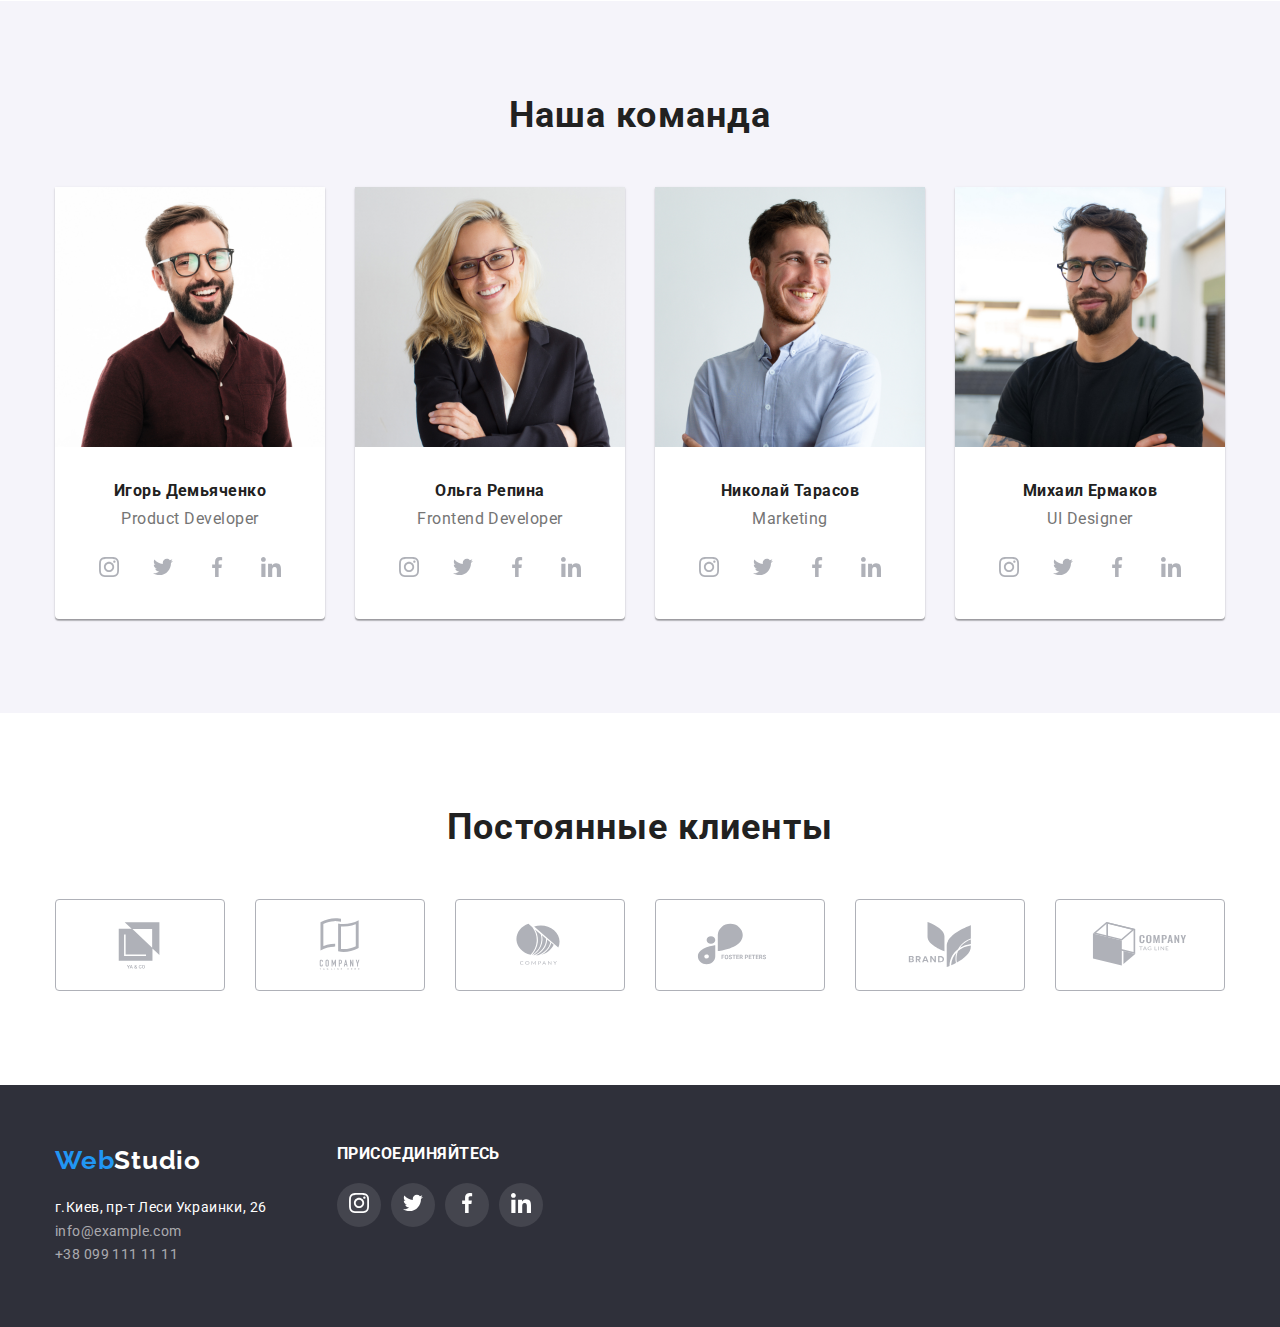
==== commit 6d861fd4: "Проверка д\з №5" ====
--- a/index.html
+++ b/index.html
@@ -25,24 +25,19 @@
             </ul>
             <ul class="auth-nav">
                 <li class="item">
-                    <a class="icon-item">
+                    <a href="mailto:info@devstudio.com" class="icon-item information">
                         <svg class="envelope" width="16" height="12">
-                            <use href="./images/icons.svg#icon-envelope"></use>
-                            
-                        </svg>
-                    </a>
-                    <a href="mailto:info@devstudio.com" class="information">info@devstudio.com</a>
+                            <use href="./images/icons.svg#icon-envelope"></use></svg>
+                            info@devstudio.com</a>
                 </li>
                 <li class="item">
-                    <a class="icon-item">
+                    <a href="tel:+380961111111" class="icon-item telefone">
                         <svg class="vector" width="16" height="12">
-                            <use href="./images/icons.svg#icon-vector"></use>
-                        </svg>
-                    </a>
-                    <a href="tel:+380961111111" class="telefone">+380961111111</a>
-                </li>
-            </ul>
-        </nav>
+                            <use href="./images/icons.svg#icon-vector"></use></svg>
+                        +380961111111</a>
+                   </li>
+               </ul>
+           </nav>
     </div>
     </header>
     <main>
--- a/css/styles.css
+++ b/css/styles.css
@@ -67,9 +67,9 @@
 }
 
 /*hover-kontaktam*/
-.information:hover,
-.telefone:hover {
+.item:hover .icon-item {
   color: var(--primary-text-color);
+  fill: var(--primary-text-color);
 }
 
 /*Все ховер фокус*/
@@ -194,14 +194,6 @@
   cursor: pointer;
 
   fill: var(--back-color);
-
-  transition-property: fill;
-  transition-duration: 250ms;
-  transition-timing-function: cubic-bezier(0.4, 0, 0.2, 1);
-}
-
-.icon-item :hover {
-  fill: var(--primary-text-color);
 }
 
 /*info@devstudio.com*/
@@ -256,6 +248,7 @@
   background-position: center;
   background-size: cover;
 }
+
 /* Modalka */
 .backdrop {
   position: fixed;
@@ -456,7 +449,7 @@
   width: 370px;
   height: 70px;
   top: 1427px;
-  left: 81px;
+  left: 271px;
 
   color: var(--brand-color);
   background: rgba(47, 48, 58, 0.8);
@@ -471,7 +464,7 @@
   width: 370px;
   height: 70px;
   top: 1427px;
-  left: 476px;
+  left: 665px;
 
   color: var(--brand-color);
   background: rgba(47, 48, 58, 0.8);
@@ -486,7 +479,7 @@
   width: 370px;
   height: 70px;
   top: 1427px;
-  left: 869px;
+  left: 1059px;
 
   color: var(--brand-color);
   background: rgba(47, 48, 58, 0.8);
@@ -780,7 +773,6 @@
 /* Картинки */
 
 /*pic-container*/
-
 .pic-container {
   display: flex;
   flex-wrap: wrap;
@@ -812,17 +804,11 @@
   position: absolute;
   top: 0;
   left: 0;
+
   width: 100%;
   height: 100%;
-  background-color: rgba(33, 150, 243, 0.9);
-
-  transform: translateY(100%);
+
   transition: transform 250ms cubic-bezier(0.4, 0, 0.2, 1);
-}
-/* Исправить ошибку */
-.pic-container:hover .pic-icon::before {
-  opacity: 1;
-  transform: translateY(-100%);
 }
 
 /* .pic-text:hover */
@@ -837,8 +823,10 @@
 
 .card-text {
   position: absolute;
-  top: 100%;
-  left: 0;
+  top: 0;
+  left: 50%;
+
+  transform: translate(-50%, 100%);
 
   width: 100%;
   height: 100%;
@@ -854,7 +842,7 @@
 
 .card:hover .card-text {
   opacity: 1;
-  top: 0;
+  transform: translate(-50%, 0);
 }
 
 .warpper-text {
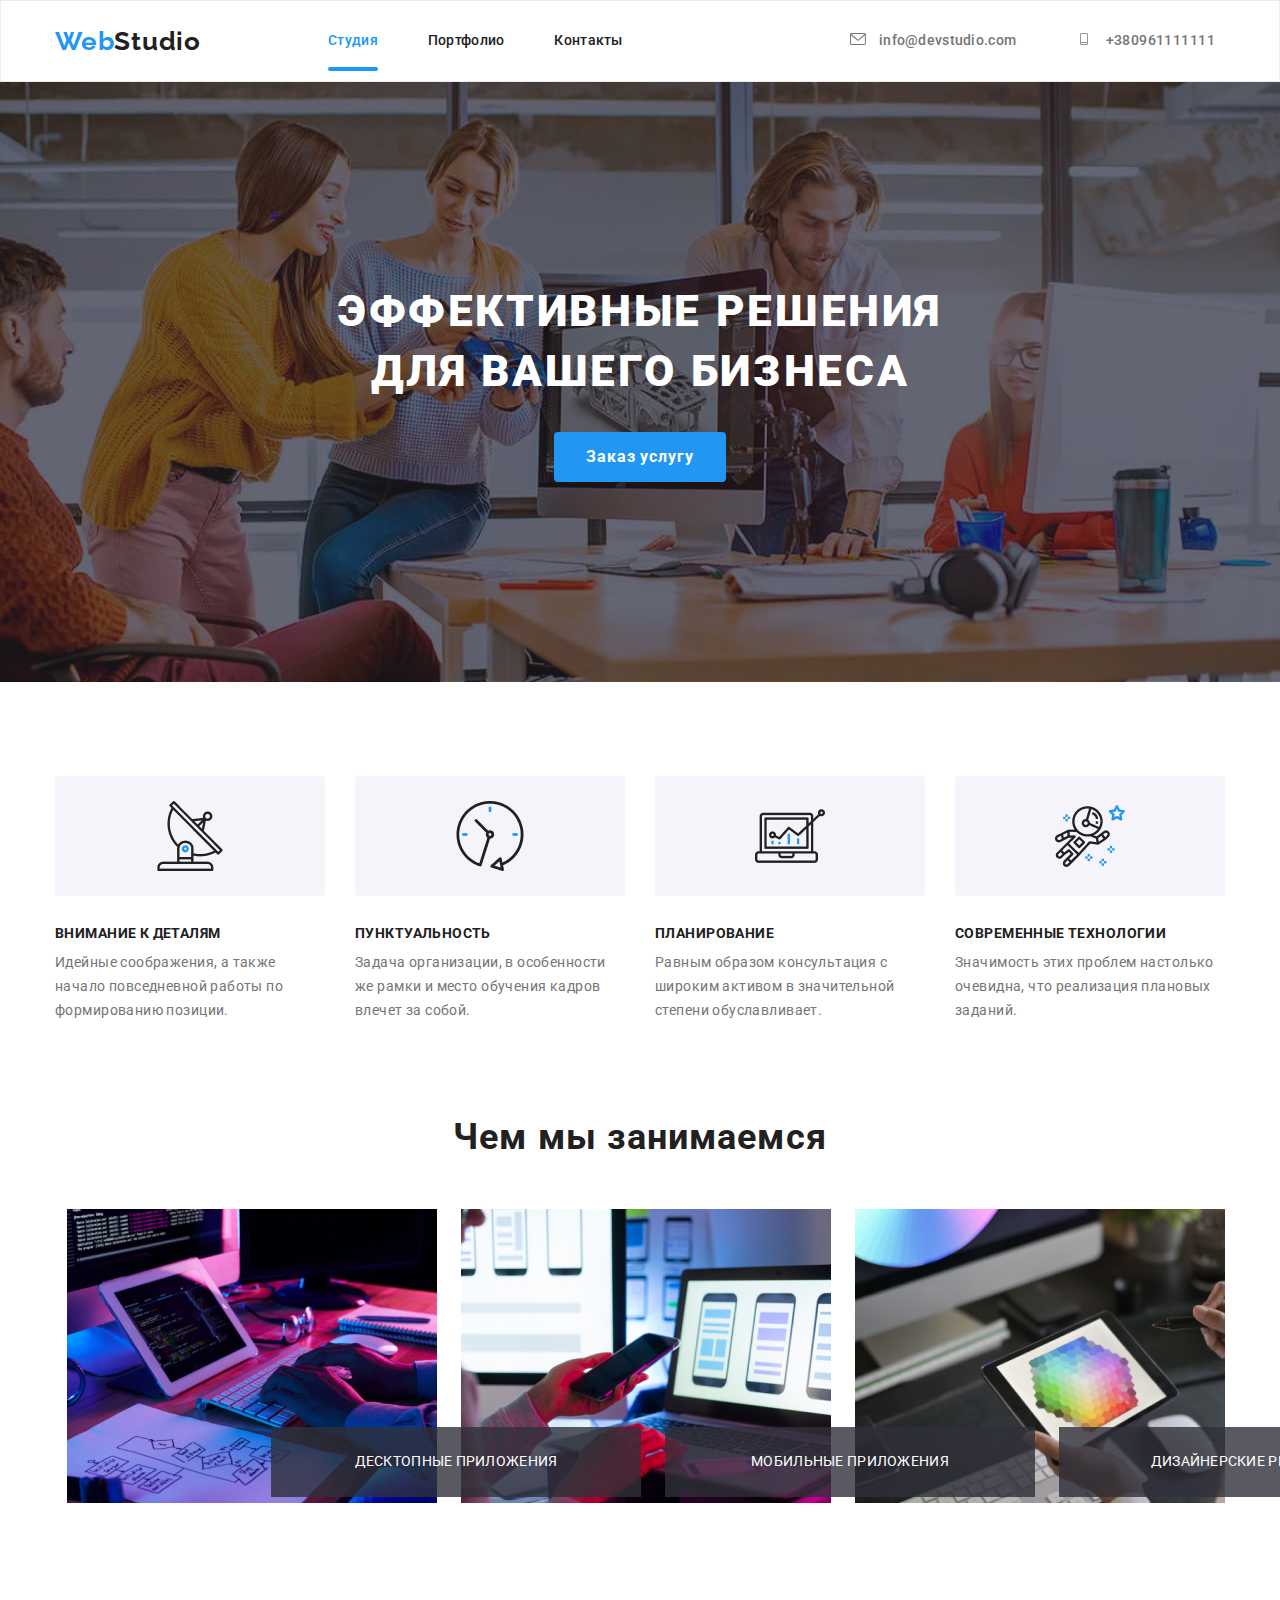
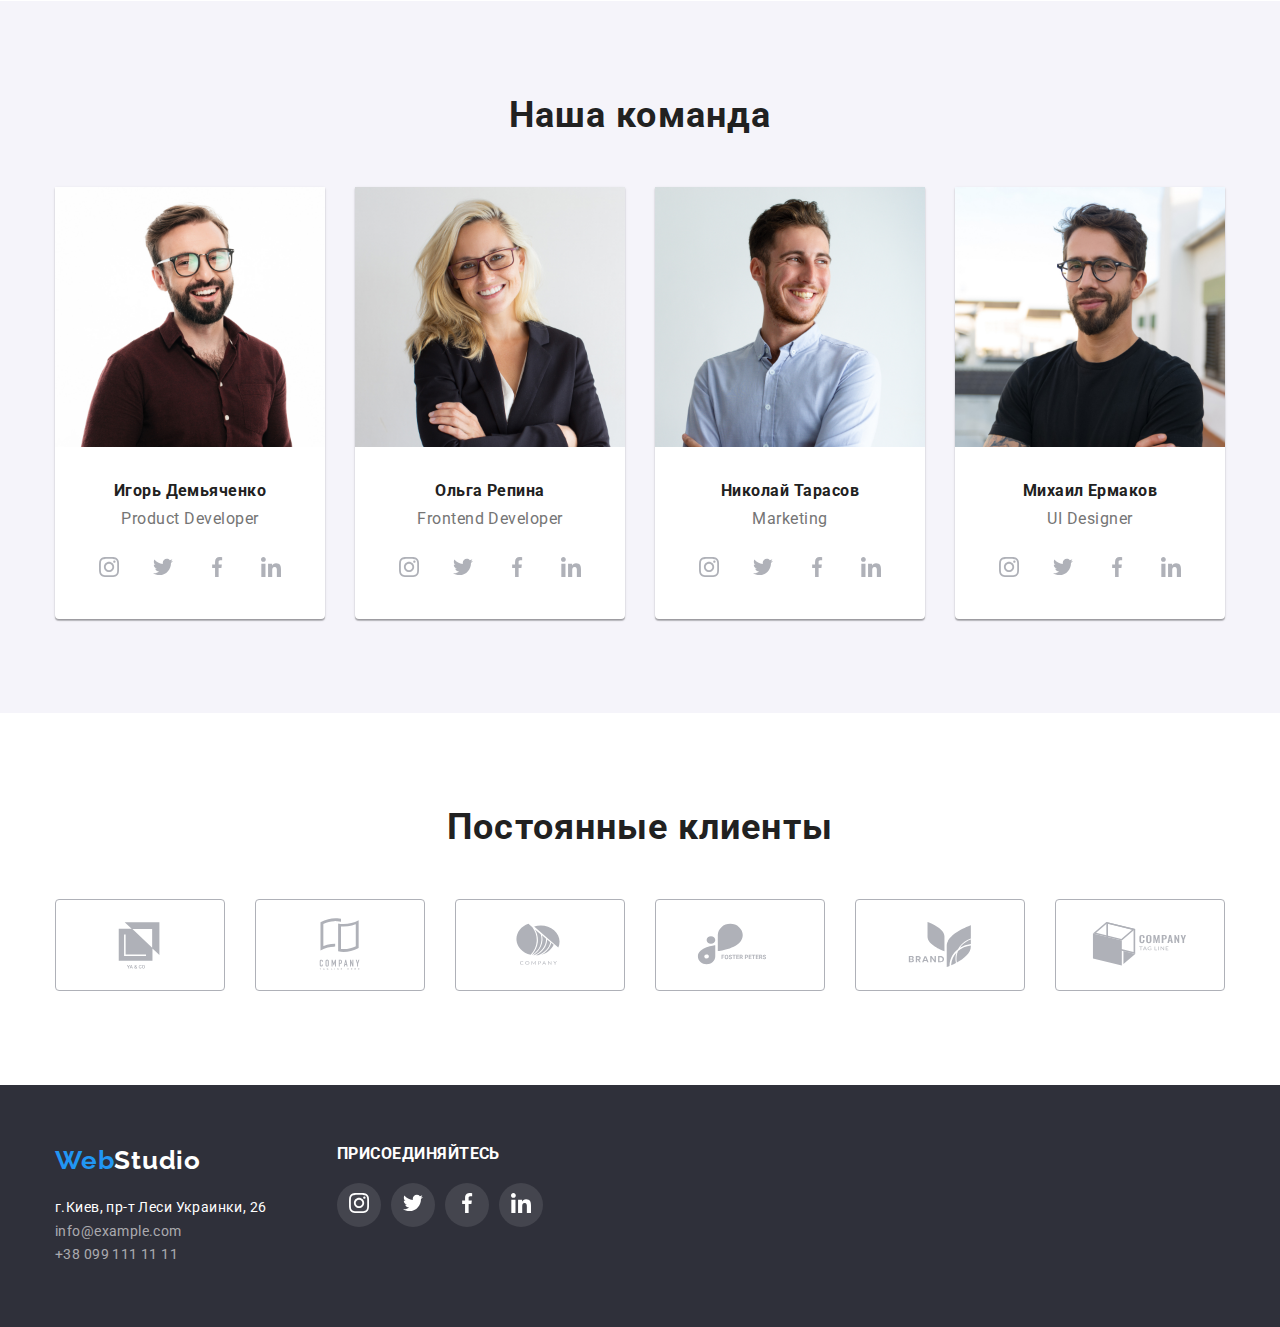
==== commit a70f784e: "Проверка №5" ====
--- a/index.html
+++ b/index.html
@@ -310,6 +310,7 @@
             <a href="tel:+380991111111" class="inform">+38 099 111 11 11</a>
             </address>
         </div>
+        <!-- Присоединяйтесь -->
         <div class="footer-left-side">
             <h3 class="desc">ПРИСОЕДИНЯЙТЕСЬ</h3>
                 <ul class="desc-text">
@@ -344,7 +345,7 @@
                 </ul>
             </div>
          </div>
-      </footer>
+         </footer>
       <!-- Модальное окно -->
     <div class="backdrop is-hidden" data-modal>
         <div class="modal">
--- a/css/styles.css
+++ b/css/styles.css
@@ -196,6 +196,11 @@
   fill: var(--back-color);
 }
 
+.envelope,
+.vector {
+  margin-right: 10px;
+}
+
 /*info@devstudio.com*/
 
 .information {
@@ -733,6 +738,22 @@
   background: var(--primary-text-color);
 }
 
+/* Подпишитесь на рассылку */
+
+.footer-email-input {
+  margin-left: 815px;
+}
+
+.row {
+  font-weight: bold;
+
+  line-height: 1.14;
+  letter-spacing: 0.03em;
+  text-transform: uppercase;
+
+  color: var(--brand-color);
+}
+
 /*ПАРТФОЛИО-html*/
 /*Кнопки*/
 
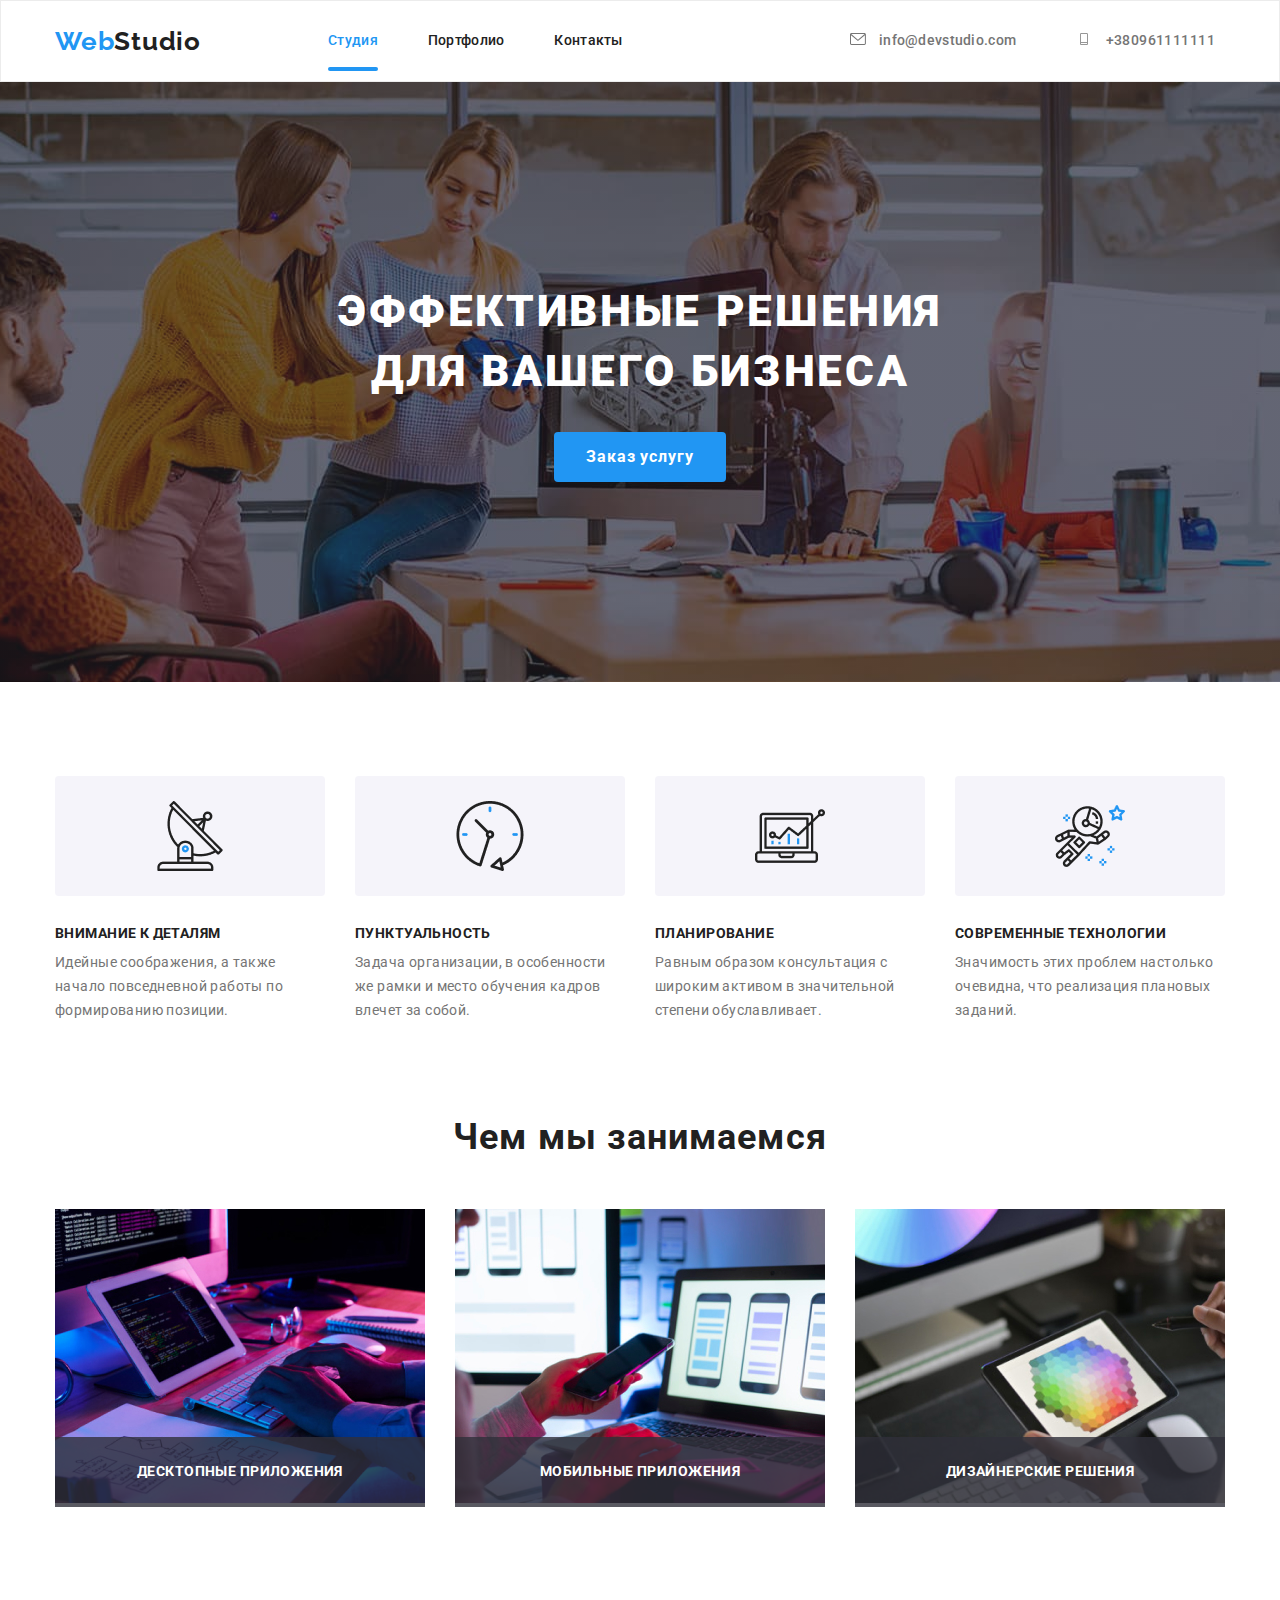
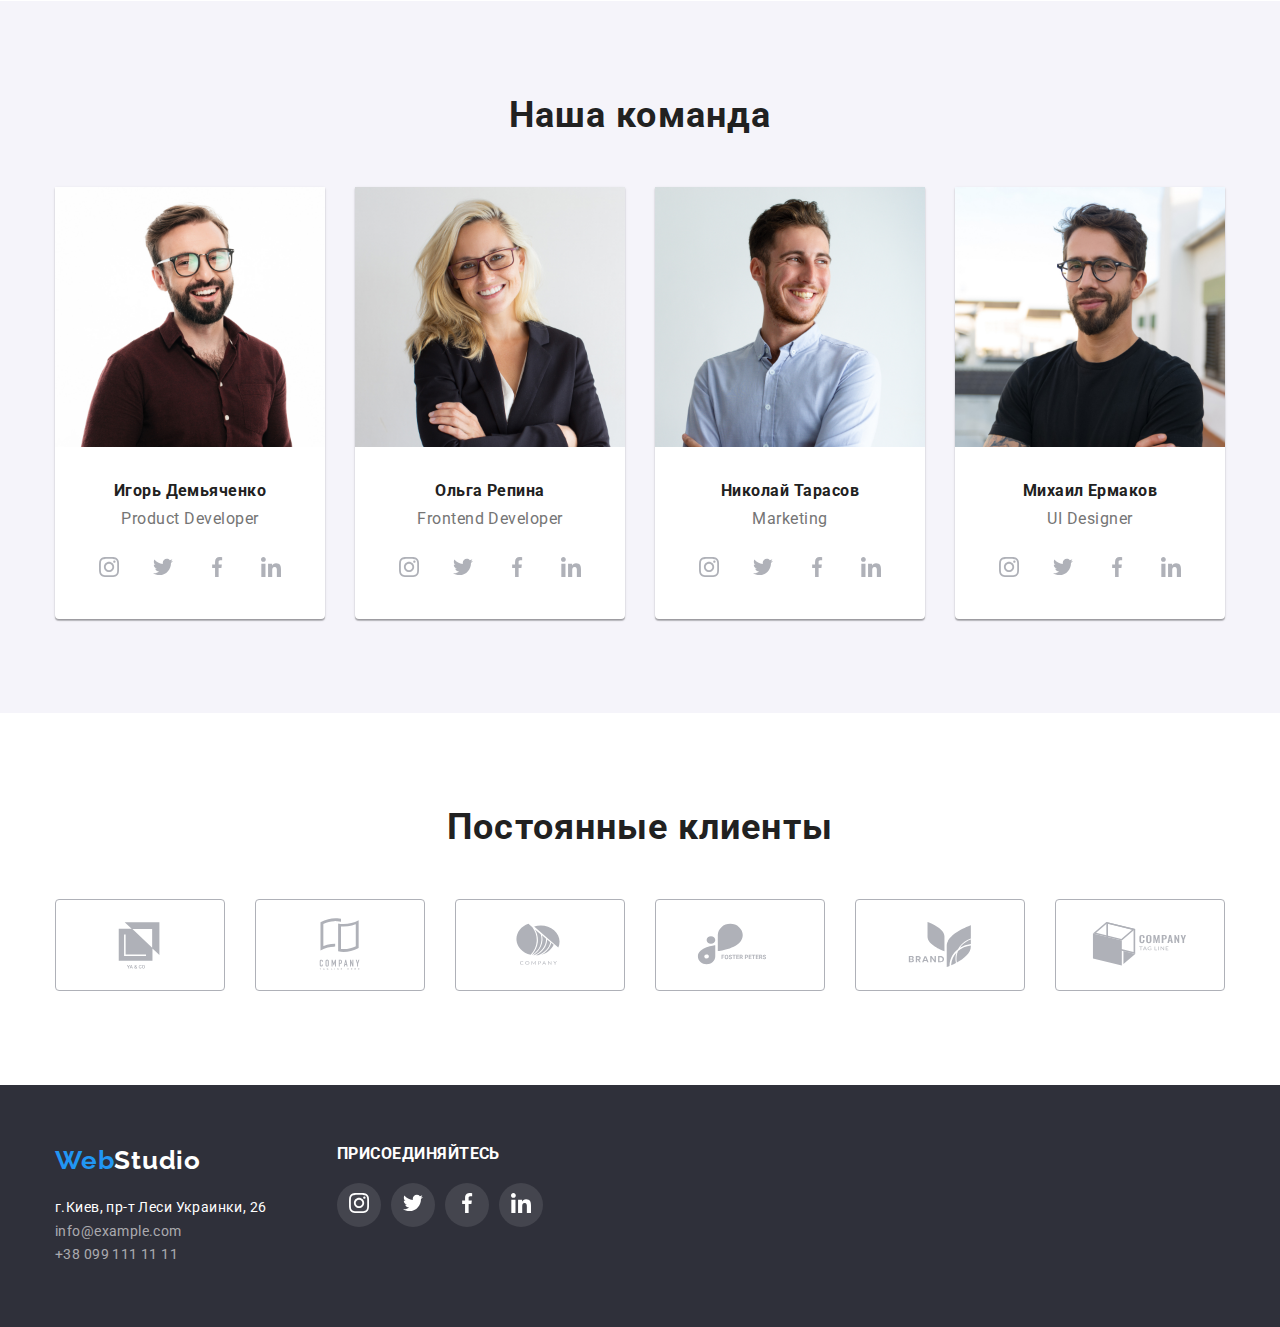
==== commit 94d7ef60: "proverka-5dz" ====
--- a/index.html
+++ b/index.html
@@ -77,18 +77,15 @@
             <div class="container">
             <h3 class="section-title">Чем мы занимаемся</h3>
             <ul class="pic">
-                <li class="pic-title"></li>
-                <li><img src="./images/WordKod.img.jpg" width="370" alt="Работа с кодом"></li>
-                <li class="span">ДЕСКТОПНЫЕ ПРИЛОЖЕНИЯ</li> 
-
-                <li class="pic-title"></li>
-                <li><img src="./images/MobilVers.img.jpg" width="370" alt="Макеты мобильной версии на ноутбуке"></li>
-                <li class="span-text">МОБИЛЬНЫЕ ПРИЛОЖЕНИЯ</li>
-               
-                <li class="pic-title"></li>
-                <li><img src="./images/PlitkaCvet.img.jpg" width="370" alt="Планшет с палитрой цветов"></li>
-                <li class="span-line">ДИЗАЙНЕРСКИЕ РЕШЕНИЯ</li>
-                
+                <li><img src="./images/WordKod.img.jpg" width="370" alt="Работа с кодом">
+                 <p class="span">ДЕСКТОПНЫЕ ПРИЛОЖЕНИЯ</p> 
+                </li>
+                <li><img src="./images/MobilVers.img.jpg" width="370" alt="Макеты мобильной версии на ноутбуке">
+                <p class="span">МОБИЛЬНЫЕ ПРИЛОЖЕНИЯ</p>
+                </li>
+                <li><img src="./images/PlitkaCvet.img.jpg" width="370" alt="Планшет с палитрой цветов">
+                <p class="span">ДИЗАЙНЕРСКИЕ РЕШЕНИЯ</p>
+                </li>
              </ul>
             </div>
         </section>
--- a/css/styles.css
+++ b/css/styles.css
@@ -39,8 +39,6 @@
   width: 1200px;
   padding-left: 15px;
   padding-right: 15px;
-
-  /* outline: 1px solid tomato;*/
 }
 
 /*point Убрать точки*/
@@ -107,7 +105,6 @@
 /*Студия,Портфолио,Контакты*/
 
 .nav_list .item {
-  /*outline: 1px solid tomato;*/
   margin-right: 50px;
 }
 
@@ -133,9 +130,10 @@
 .logo {
   font-family: "Raleway";
   font-weight: bold;
+
   font-size: 26px;
   line-height: 1.19;
-  /* or 119% */
+
   letter-spacing: 0.03em;
   color: var(--accent-color);
 }
@@ -143,8 +141,9 @@
 /*Студия Портфолио*/
 
 .nav_item_list {
+  display: block;
   font-weight: 500;
-  display: block;
+
   padding-top: 32px;
   padding-bottom: 32px;
 
@@ -159,8 +158,9 @@
 /*Портфолио*/ /*Котакты*/
 
 .nav_item {
+  display: block;
   font-weight: 500;
-  display: block;
+
   padding-top: 32px;
   padding-bottom: 32px;
   margin: 0px;
@@ -217,7 +217,7 @@
 .telefone {
   font-weight: 500;
   line-height: 1.71;
-  /* or 171% */
+
   letter-spacing: 0.03em;
 
   color: var(--back-color);
@@ -247,14 +247,13 @@
     ),
     url("../images/zaglavnay.img.jpg");
 
-  /* outline: 1px solid black; */
-
   background-repeat: no-repeat;
   background-position: center;
   background-size: cover;
 }
 
 /* Modalka */
+
 .backdrop {
   position: fixed;
   width: 100%;
@@ -318,10 +317,11 @@
 .hero-big {
   width: 696px;
   margin-bottom: 30px;
+
   font-weight: 900;
   font-size: 44px;
+
   line-height: 1.36;
-  /* or 136% */
 
   letter-spacing: 0.06em;
   text-transform: uppercase;
@@ -339,12 +339,14 @@
   font-weight: 700;
   font-size: 16px;
   line-height: 1.87;
-  /*or 187% */
+
   letter-spacing: 0.06em;
 
   background-color: var(--primary-text-color);
   color: var(--brand-color);
   border-radius: 4px;
+
+  cursor: pointer;
 }
 
 /*Внимание к деталям и текст*/
@@ -361,8 +363,6 @@
   background-repeat: no-repeat;
   background-position: center;
   border-radius: 4px;
-
-  /* outline: 1px solid red; */
 }
 
 /* Значки-svg+hover */
@@ -392,6 +392,7 @@
 }
 
 /*feature-list*/
+
 .feature-list {
   display: flex;
 
@@ -400,11 +401,11 @@
 }
 
 /*Tekst h2-h3*/
+
 .section-desc {
   margin-bottom: 10px;
 
   font-size: 14px;
-  /* or 114% */
 
   text-transform: uppercase;
   letter-spacing: 0.03em;
@@ -439,65 +440,37 @@
   text-transform: uppercase;
 }
 
-.pic-title {
+.pic li {
   position: relative;
-
-  display: inline-block;
 }
 
 .span {
-  display: flex;
-  align-items: center;
-  justify-content: center;
-
   position: absolute;
-  width: 370px;
-  height: 70px;
-  top: 1427px;
-  left: 271px;
+  text-align: center;
+
+  font-weight: bold;
+
+  letter-spacing: 0.03em;
+  text-transform: uppercase;
+
+  width: 100%;
+  padding: 27px 0;
+  bottom: 0;
+  left: 0;
 
   color: var(--brand-color);
   background: rgba(47, 48, 58, 0.8);
 }
 
-.span-text {
-  display: flex;
-  align-items: center;
-  justify-content: center;
-
-  position: absolute;
-  width: 370px;
-  height: 70px;
-  top: 1427px;
-  left: 665px;
-
-  color: var(--brand-color);
-  background: rgba(47, 48, 58, 0.8);
-}
-
-.span-line {
-  display: flex;
-  align-items: center;
-  justify-content: center;
-
-  position: absolute;
-  width: 370px;
-  height: 70px;
-  top: 1427px;
-  left: 1059px;
-
-  color: var(--brand-color);
-  background: rgba(47, 48, 58, 0.8);
-}
-
 .section-title {
   margin-bottom: 50px;
 
   font-weight: bold;
+  text-align: center;
+
   font-size: 36px;
   line-height: 1.16;
-  /* or 116% */
-  text-align: center;
+
   letter-spacing: 0.03em;
 
   color: var(--accent-color);
@@ -524,8 +497,6 @@
   justify-content: center;
 
   margin-top: 16px;
-
-  /* outline: 1px solid red;   */
 }
 
 .userpic .userpic-our:not(:last-child) {
@@ -571,12 +542,12 @@
 }
 
 .section-subtitle {
+  text-align: center;
+
   margin-bottom: 10px;
-
   line-height: 1.18;
-  /*or 118%*/
-  letter-spacing: 0.03em;
-  text-align: center;
+
+  letter-spacing: 0.03em;
 
   color: var(--accent-color);
 }
@@ -586,7 +557,7 @@
 
   font-size: 16px;
   line-height: 1.18;
-  /* or 118% */
+
   letter-spacing: 0.03em;
 
   color: var(--back-color);
@@ -649,9 +620,10 @@
 
   font-family: "Raleway";
   font-weight: bold;
+
   font-size: 26px;
   line-height: 1.19;
-  /* or 119% */
+
   letter-spacing: 0.03em;
 
   color: var(--primary-text-color);
@@ -663,7 +635,7 @@
   display: block;
 
   line-height: 1.71;
-  /* or 171% */
+
   letter-spacing: 0.03em;
 
   color: var(--brand-color);
@@ -676,7 +648,7 @@
   margin: 0;
 
   line-height: 1.71;
-  /* or 171% */
+
   letter-spacing: 0.03em;
 
   color: var(--color-backs);
@@ -764,11 +736,11 @@
 }
 
 .button {
+  text-align: center;
+
   font-size: 16px;
   line-height: 1.62;
-  /* or 162% */
-
-  text-align: center;
+
   letter-spacing: 0.03em;
 
   color: var(--accent-color);
@@ -784,6 +756,7 @@
   display: inline-block;
   border-radius: 4px;
   padding: 6px 22px;
+  font-weight: 500;
 }
 
 .button:hover {
@@ -833,7 +806,7 @@
 }
 
 /* .pic-text:hover */
-.pic-text:hover {
+.card:hover {
   box-shadow: 0px 1px 1px rgba(0, 0, 0, 0.12), 0px 4px 4px rgba(0, 0, 0, 0.06),
     1px 4px 6px rgba(0, 0, 0, 0.16);
 }
@@ -876,7 +849,6 @@
 
   font-size: 18px;
   line-height: 1.55;
-  /* or 156% */
 
   letter-spacing: 0.03em;
 
@@ -890,9 +862,10 @@
 
 .subject {
   font-weight: bold;
+
   font-size: 18px;
   line-height: 2;
-  /*or 200% */
+
   letter-spacing: 0.06em;
 
   color: var(--accent-color);
@@ -900,9 +873,10 @@
 
 .subtitle-text {
   font-weight: normal;
+
   font-size: 16px;
   line-height: 1.87;
-  /* or 187% */
+
   letter-spacing: 0.03em;
 
   color: var(--back-color);
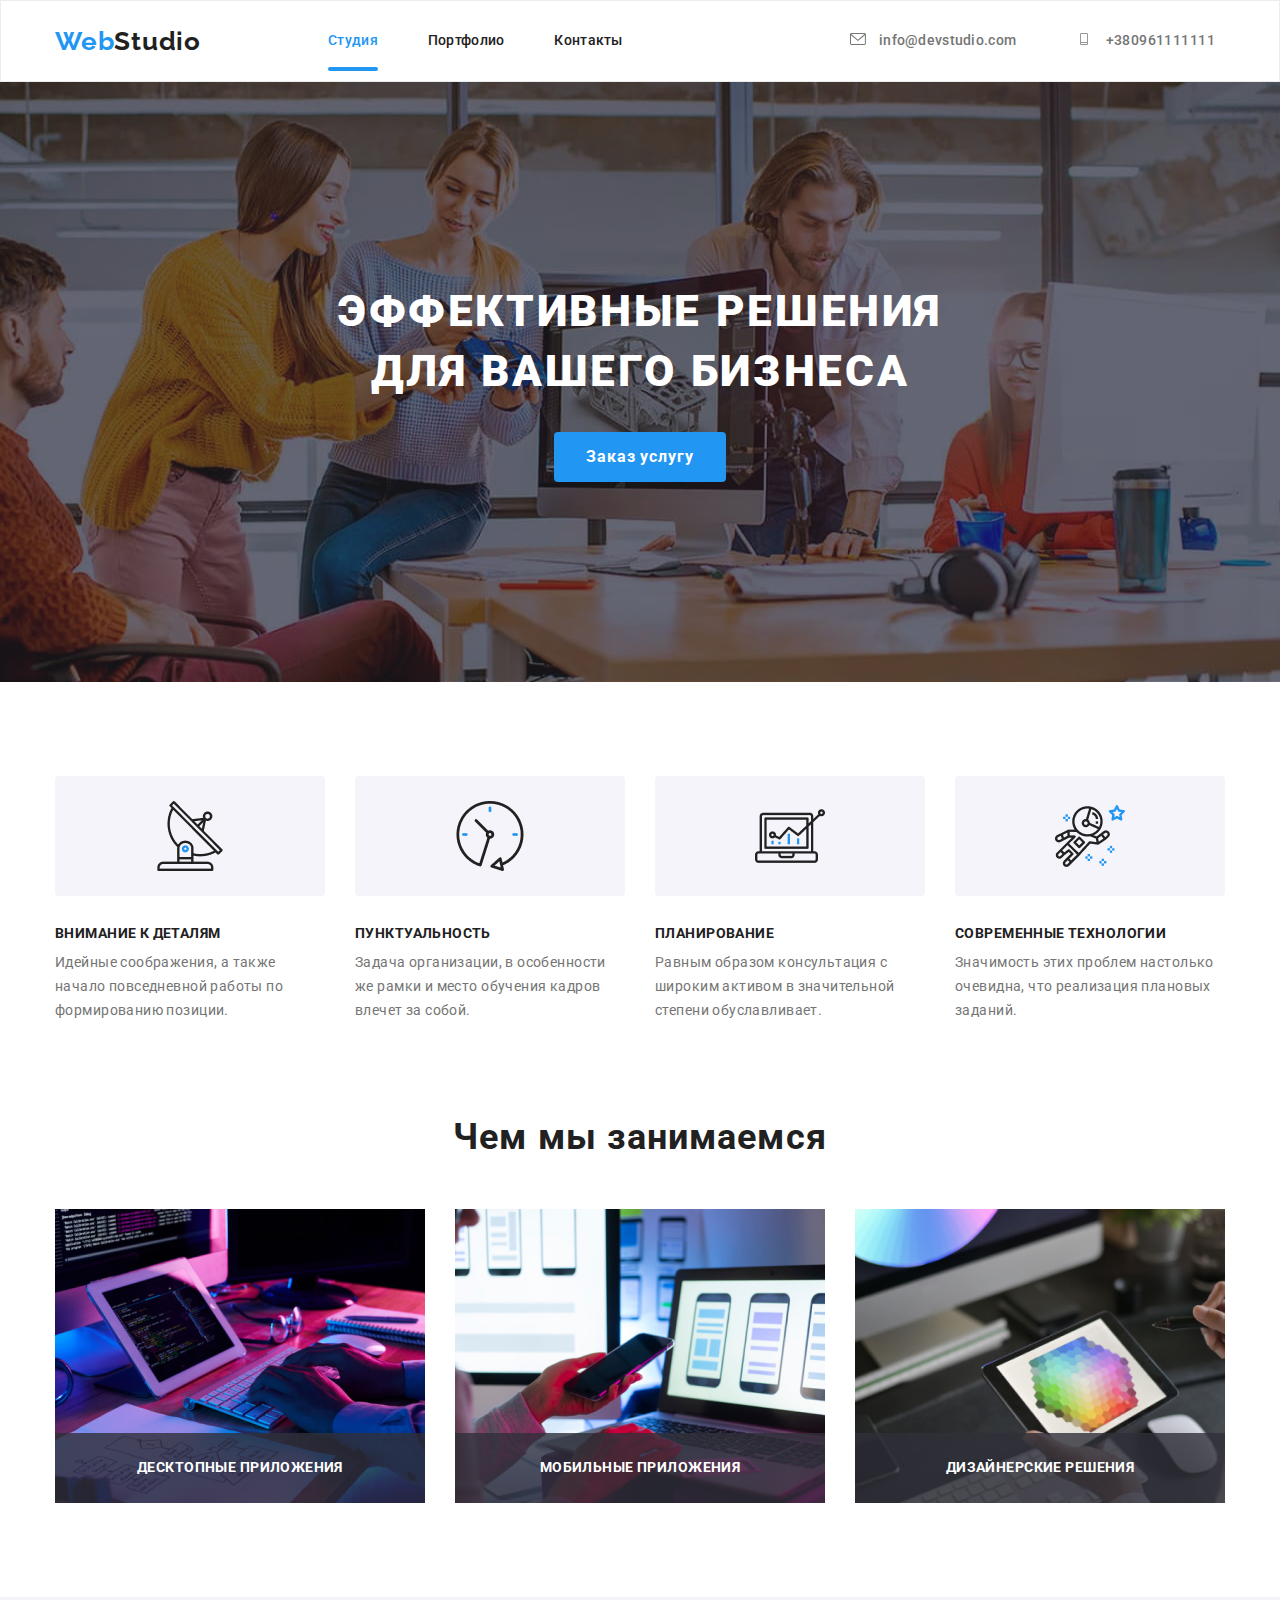
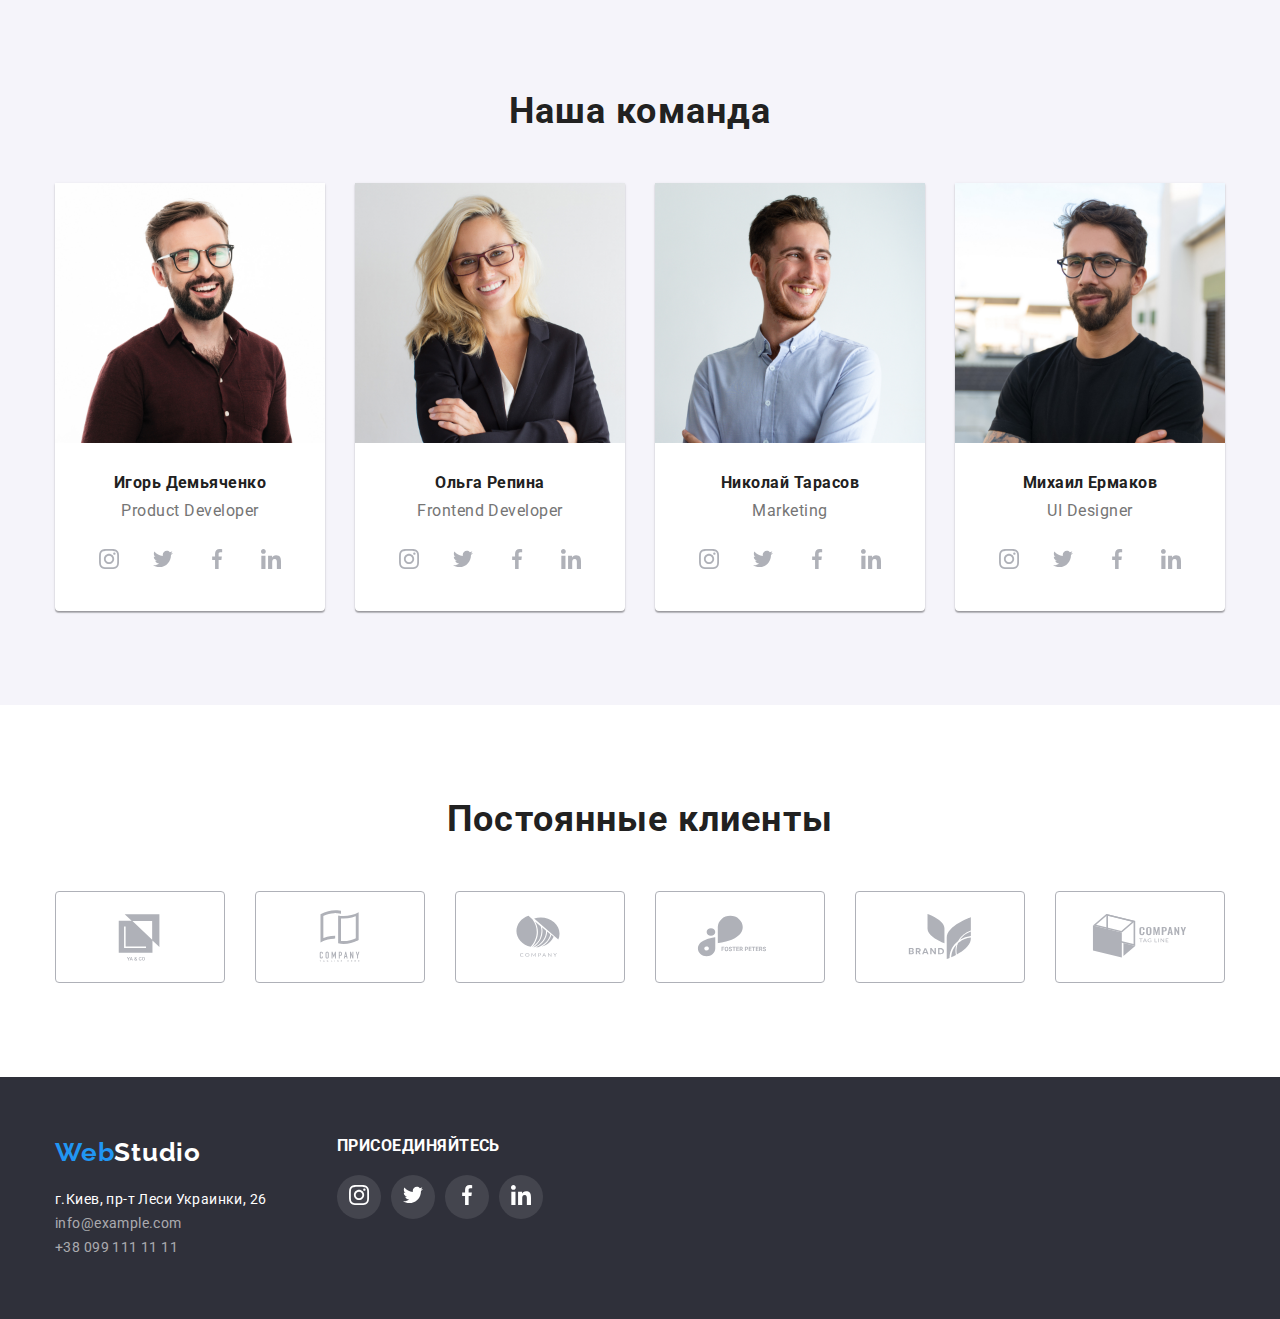
==== commit 62380b18: "proverka #5 d/z" ====
--- a/index.html
+++ b/index.html
@@ -77,13 +77,13 @@
             <div class="container">
             <h3 class="section-title">Чем мы занимаемся</h3>
             <ul class="pic">
-                <li><img src="./images/WordKod.img.jpg" width="370" alt="Работа с кодом">
+                <li><img src="./images/WordKod.img.jpg" width="370" class="img" alt="Работа с кодом">
                  <p class="span">ДЕСКТОПНЫЕ ПРИЛОЖЕНИЯ</p> 
                 </li>
-                <li><img src="./images/MobilVers.img.jpg" width="370" alt="Макеты мобильной версии на ноутбуке">
+                <li><img src="./images/MobilVers.img.jpg" width="370" class="img" alt="Макеты мобильной версии на ноутбуке">
                 <p class="span">МОБИЛЬНЫЕ ПРИЛОЖЕНИЯ</p>
                 </li>
-                <li><img src="./images/PlitkaCvet.img.jpg" width="370" alt="Планшет с палитрой цветов">
+                <li><img src="./images/PlitkaCvet.img.jpg" width="370" class="img" alt="Планшет с палитрой цветов">
                 <p class="span">ДИЗАЙНЕРСКИЕ РЕШЕНИЯ</p>
                 </li>
              </ul>
@@ -95,7 +95,7 @@
             <h2 class="section-title">Наша команда</h2>
             <ul class="pic-our">
                 <li class="pic-team">
-                    <img src="./images/Igor.D.img.jpg" width="270" alt="Игорь Демьяченко" class="#">
+                    <img src="./images/Igor.D.img.jpg" width="270" alt="Игорь Демьяченко" class="img">
                     <div class="pic-wrapper">
                     <h3 class="section-subtitle">Игорь Демьяченко</h3>
                     <p class="text">Product Developer</p>
@@ -132,7 +132,7 @@
                </div>
                </li>
                 <li class="pic-team">
-                    <img src="./images/Olga.img.jpg" width="270" alt="Ольга Репина" class="#">
+                    <img src="./images/Olga.img.jpg" width="270" alt="Ольга Репина" class="img">
                     <div class="pic-wrapper">
                     <h3 class="section-subtitle">Ольга Репина</h3>
                     <p class="text">Frontend Developer</p>
@@ -169,7 +169,7 @@
                     </div>
                     </li>
                 <li class="pic-team">
-                    <img src="./images/Nikola.T.img.jpg" width="270" alt="Николай Тарасов" class="#">
+                    <img src="./images/Nikola.T.img.jpg" width="270" alt="Николай Тарасов" class="img">
                     <div class="pic-wrapper">
                     <h3 class="section-subtitle">Николай Тарасов</h3>
                     <p class="text">Marketing</p>
@@ -206,7 +206,7 @@
                 </div>
                 </li>
                 <li class="pic-team">
-                    <img src="./images/Mixail.N.img.jpg" width="270" alt="Михаил Ермаков" class="#">
+                    <img src="./images/Mixail.N.img.jpg" width="270" alt="Михаил Ермаков" class="img">
                     <div class="pic-wrapper">
                     <h3 class="section-subtitle">Михаил Ермаков</h3>
                     <p class="text">UI Designer</p>
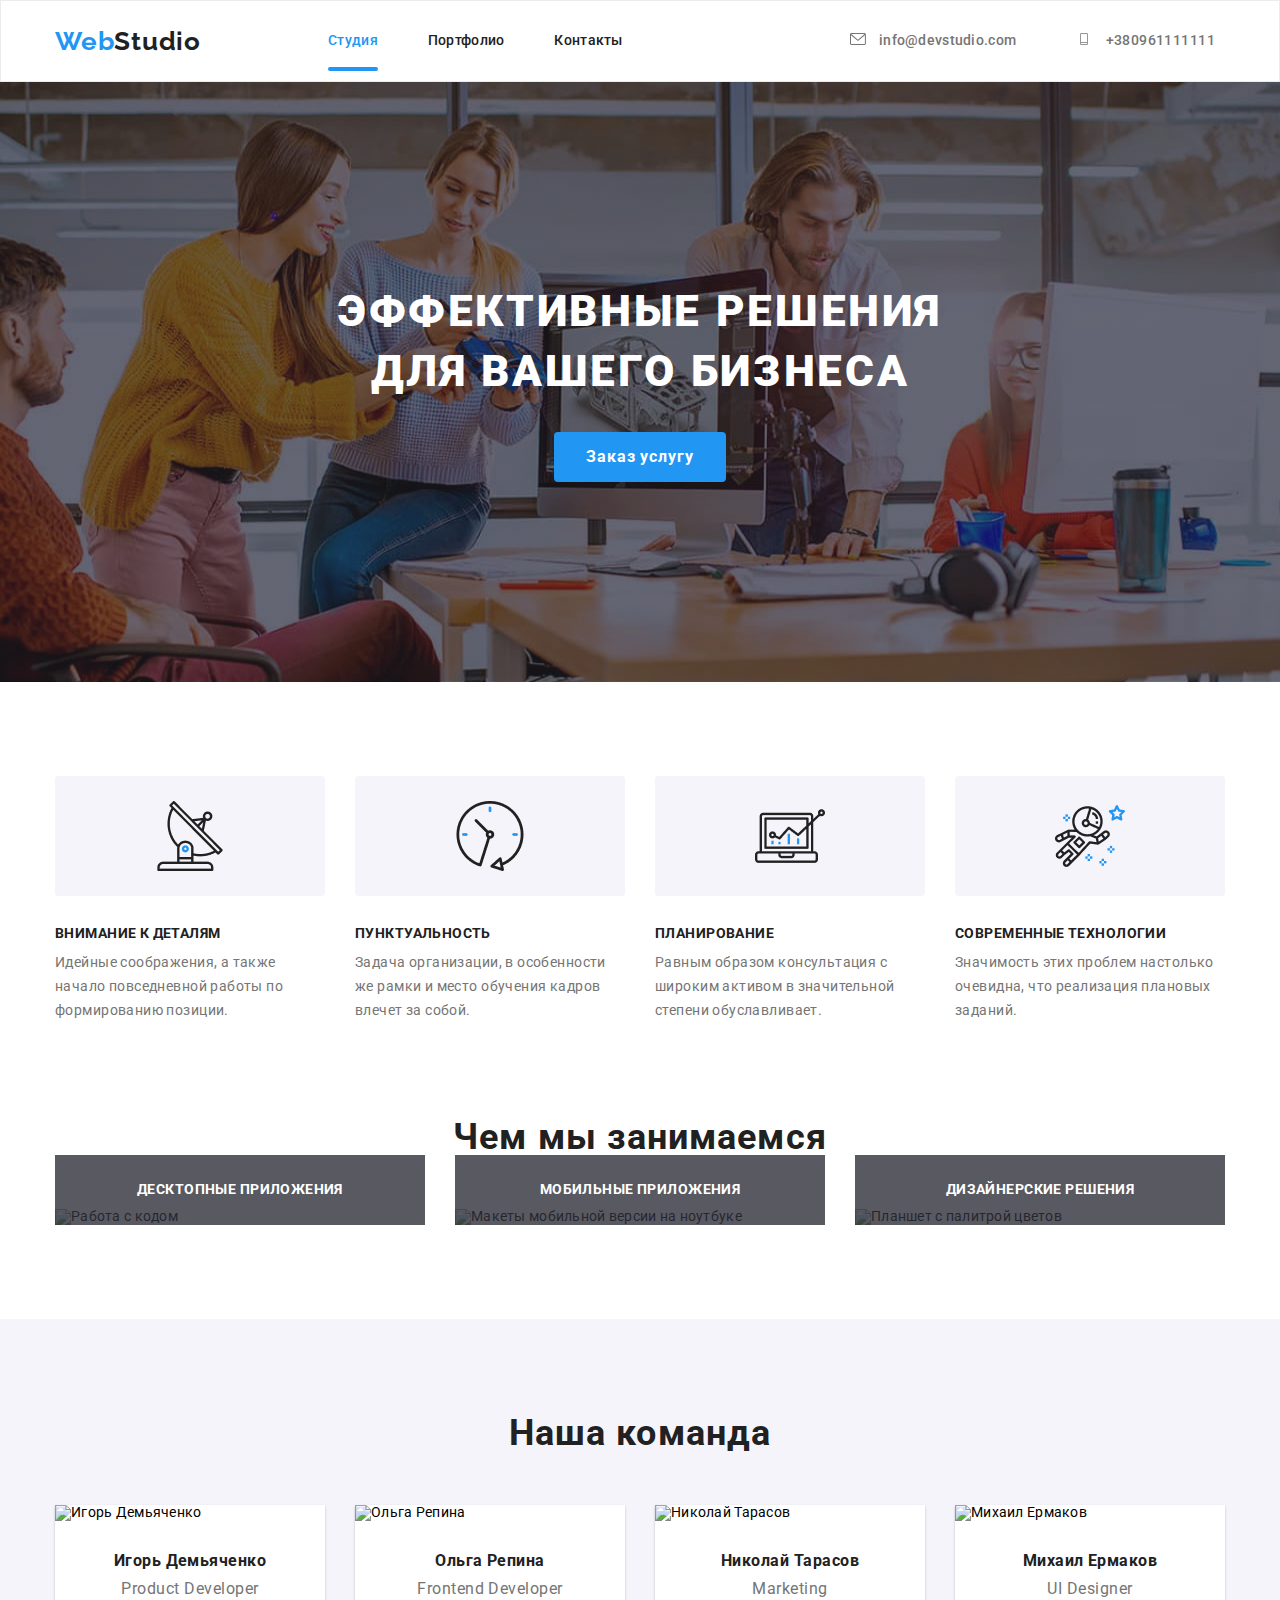
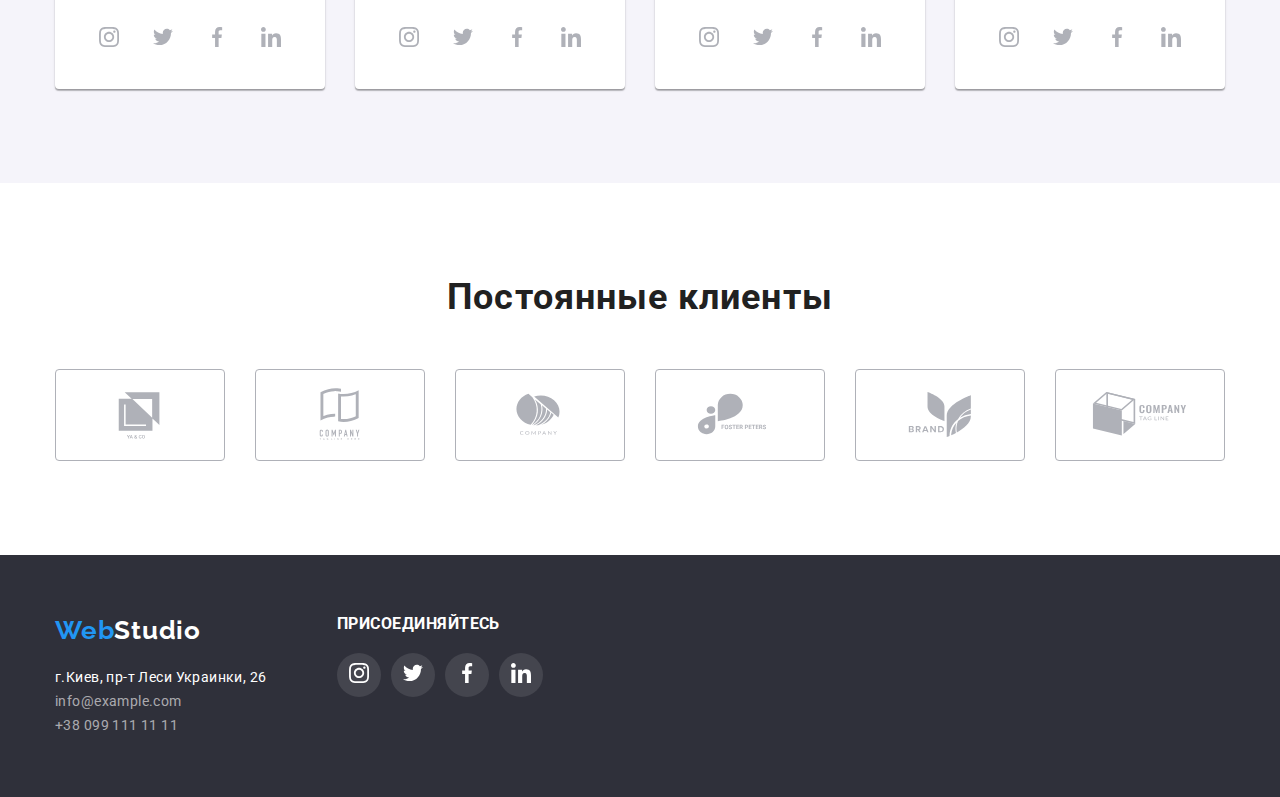
==== commit a2ed8e7c: "Проверку ментору №5" ====
--- a/index.html
+++ b/index.html
@@ -77,13 +77,13 @@
             <div class="container">
             <h3 class="section-title">Чем мы занимаемся</h3>
             <ul class="pic">
-                <li><img src="./images/WordKod.img.jpg" width="370" class="img" alt="Работа с кодом">
+                <li><img src="./images/wordKod.img.jpg" width="370" class="img" alt="Работа с кодом">
                  <p class="span">ДЕСКТОПНЫЕ ПРИЛОЖЕНИЯ</p> 
                 </li>
-                <li><img src="./images/MobilVers.img.jpg" width="370" class="img" alt="Макеты мобильной версии на ноутбуке">
+                <li><img src="./images/mobilVers.img.jpg" width="370" class="img" alt="Макеты мобильной версии на ноутбуке">
                 <p class="span">МОБИЛЬНЫЕ ПРИЛОЖЕНИЯ</p>
                 </li>
-                <li><img src="./images/PlitkaCvet.img.jpg" width="370" class="img" alt="Планшет с палитрой цветов">
+                <li><img src="./images/plitkaCvet.img.jpg" width="370" class="img" alt="Планшет с палитрой цветов">
                 <p class="span">ДИЗАЙНЕРСКИЕ РЕШЕНИЯ</p>
                 </li>
              </ul>
@@ -95,7 +95,7 @@
             <h2 class="section-title">Наша команда</h2>
             <ul class="pic-our">
                 <li class="pic-team">
-                    <img src="./images/Igor.D.img.jpg" width="270" alt="Игорь Демьяченко" class="img">
+                    <img src="./images/igor.D.img.jpg" width="270" alt="Игорь Демьяченко" class="img">
                     <div class="pic-wrapper">
                     <h3 class="section-subtitle">Игорь Демьяченко</h3>
                     <p class="text">Product Developer</p>
@@ -132,7 +132,7 @@
                </div>
                </li>
                 <li class="pic-team">
-                    <img src="./images/Olga.img.jpg" width="270" alt="Ольга Репина" class="img">
+                    <img src="./images/olga.img.jpg" width="270" alt="Ольга Репина" class="img">
                     <div class="pic-wrapper">
                     <h3 class="section-subtitle">Ольга Репина</h3>
                     <p class="text">Frontend Developer</p>
@@ -169,7 +169,7 @@
                     </div>
                     </li>
                 <li class="pic-team">
-                    <img src="./images/Nikola.T.img.jpg" width="270" alt="Николай Тарасов" class="img">
+                    <img src="./images/nikola.T.img.jpg" width="270" alt="Николай Тарасов" class="img">
                     <div class="pic-wrapper">
                     <h3 class="section-subtitle">Николай Тарасов</h3>
                     <p class="text">Marketing</p>
@@ -206,7 +206,7 @@
                 </div>
                 </li>
                 <li class="pic-team">
-                    <img src="./images/Mixail.N.img.jpg" width="270" alt="Михаил Ермаков" class="img">
+                    <img src="./images/mixail.N.img.jpg" width="270" alt="Михаил Ермаков" class="img">
                     <div class="pic-wrapper">
                     <h3 class="section-subtitle">Михаил Ермаков</h3>
                     <p class="text">UI Designer</p>
--- a/css/styles.css
+++ b/css/styles.css
@@ -737,6 +737,7 @@
 
 .button {
   text-align: center;
+  display: inline-block;
 
   font-size: 16px;
   line-height: 1.62;
@@ -752,8 +753,7 @@
   transition-property: color;
   transition-duration: 250ms;
   transition-timing-function: cubic-bezier(0.4, 0, 0.2, 1);
-
-  display: inline-block;
+  
   border-radius: 4px;
   padding: 6px 22px;
   font-weight: 500;
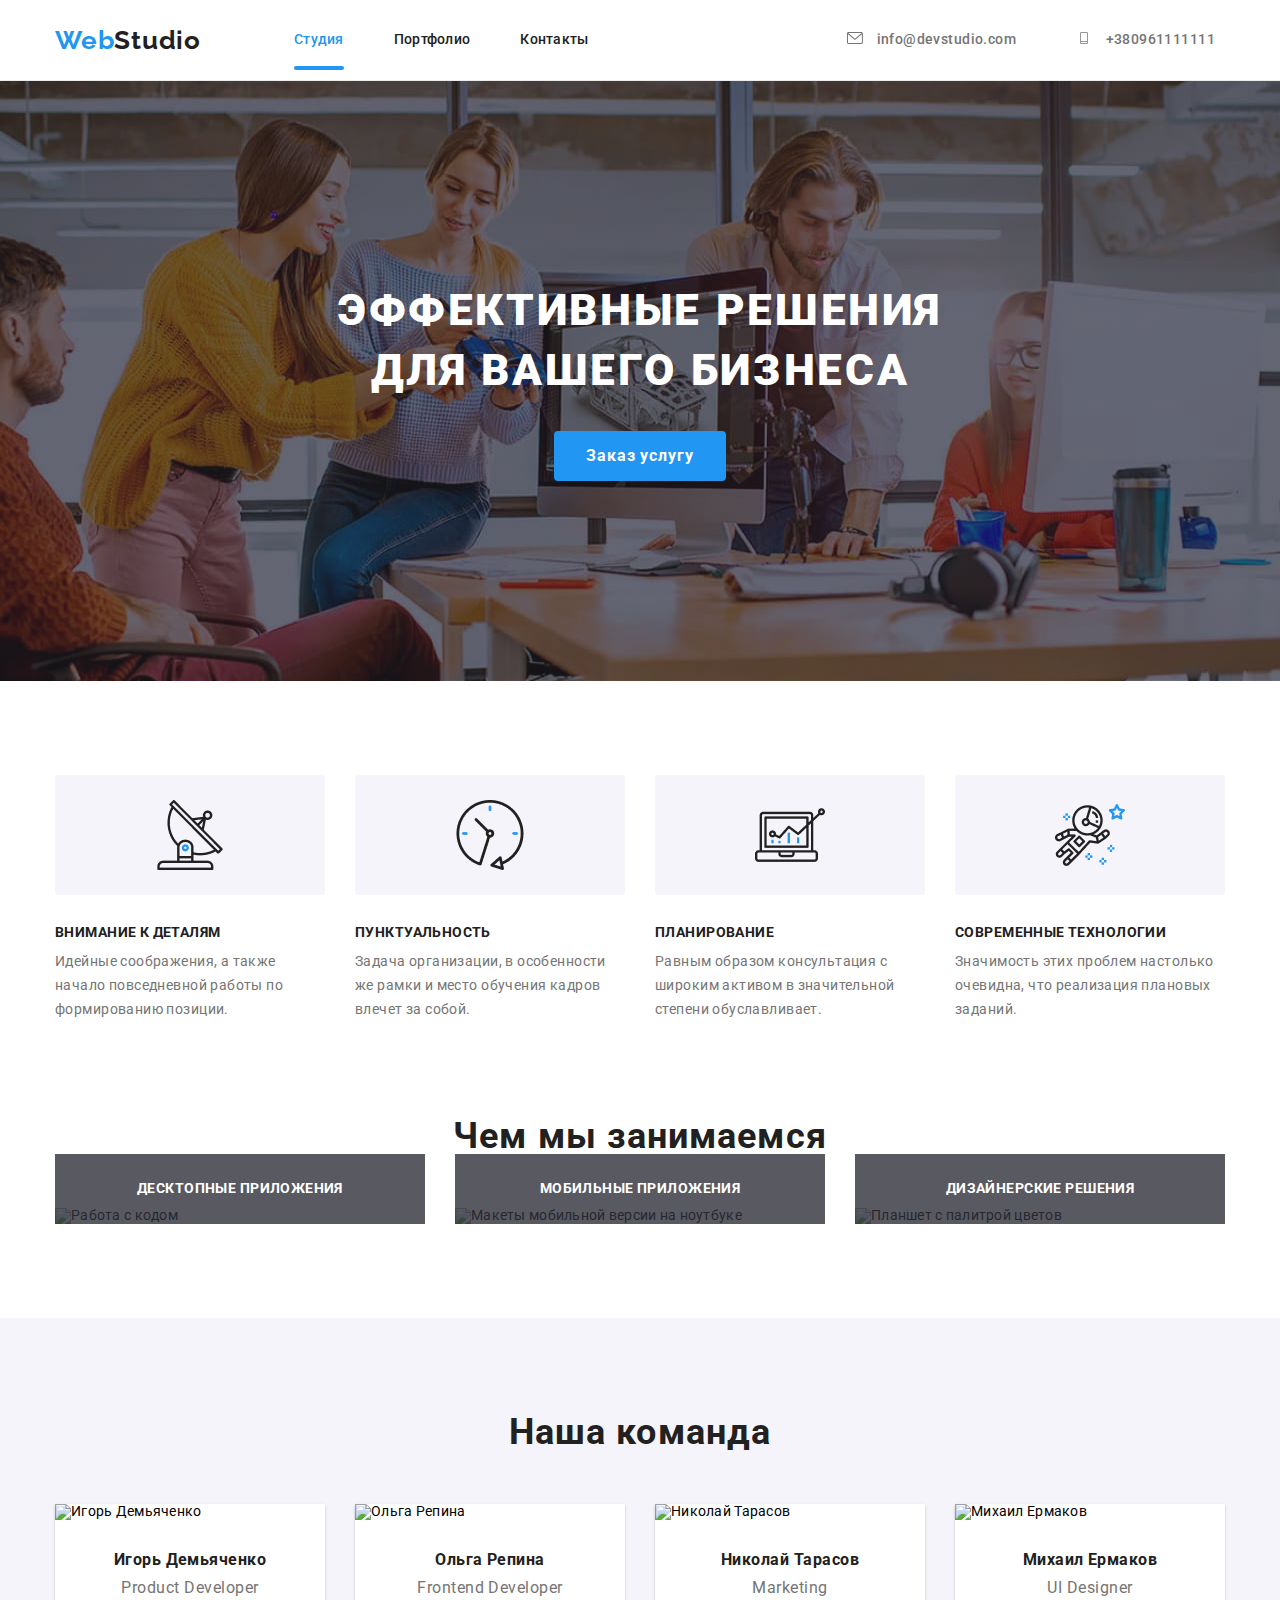
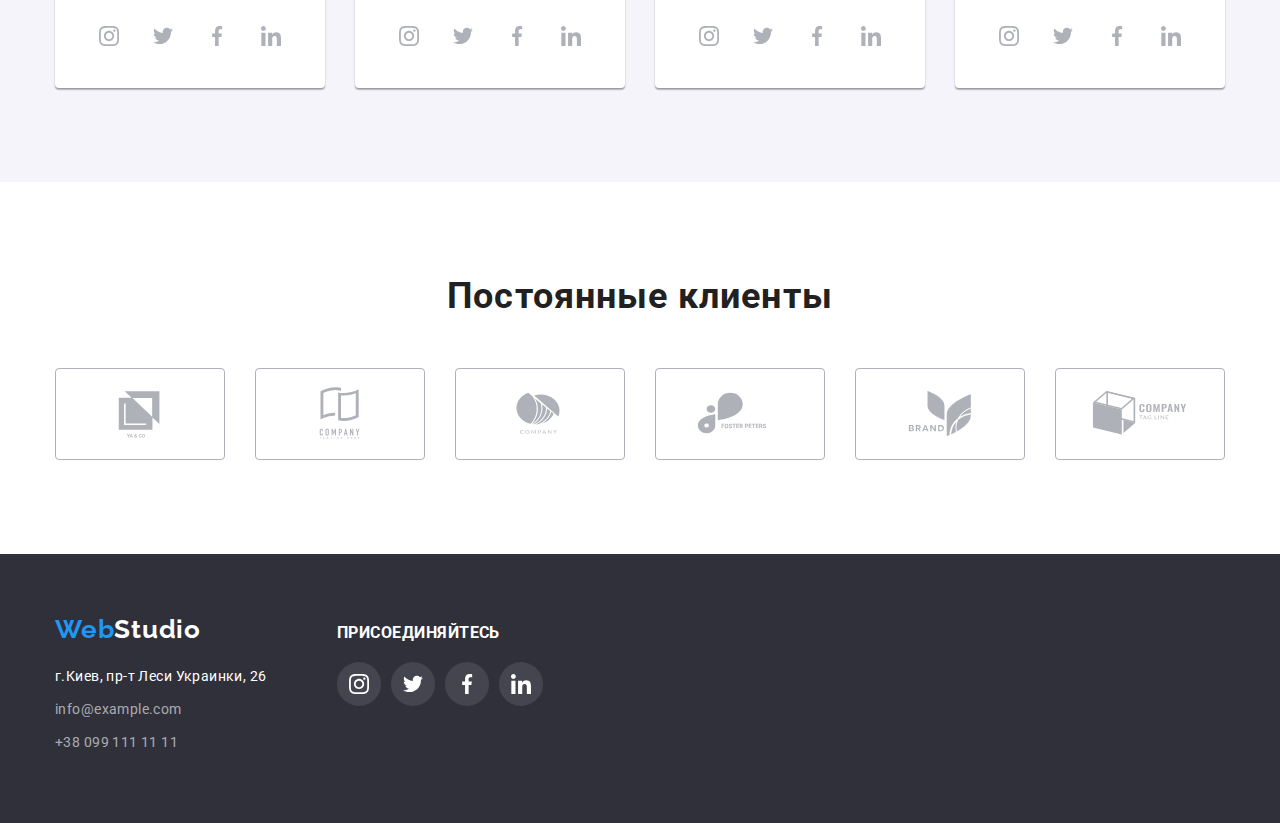
==== commit 06d6704a: "proverka-05/15.10.2021" ====
--- a/index.html
+++ b/index.html
@@ -16,29 +16,31 @@
     <!-- Шапка -->
     <header class="header">
         <div class="container header-container">
-        <nav class="main-nav">
-           <a href="./index.html" class="nav_logo">Web<span class="logo">Studio</span></a>
-            <ul class="nav_list">
-                <li class="item"><a href="./index.html" class="nav_item_list">Студия</a></li>
-                <li class="item"><a href="./portolio.html" class="nav_item">Портфолио</a></li>
-                <li class="item"><a href="./kontakt.html" class="nav_item"> Контакты</a></li>
-            </ul>
+            <nav class="main-nav">
+                <a href="./portolio.html" class="nav-logo">Web<span class="logo">Studio</span></a>
+                <ul class="nav-list">
+                    <li class="item"><a href="./index.html" class="nav-item-list">Студия</a></li>
+                    <li class="item"><a href="./portolio.html" class="nav-item">Портфолио</a></li>
+                    <li class="item"><a href="./kontakt.html" class="nav-item"> Контакты</a></li>
+                </ul>
+            </nav>
             <ul class="auth-nav">
                 <li class="item">
-                    <a href="mailto:info@devstudio.com" class="icon-item information">
+                    <a class="icon-item">
                         <svg class="envelope" width="16" height="12">
-                            <use href="./images/icons.svg#icon-envelope"></use></svg>
-                            info@devstudio.com</a>
+                            <use href="./images/icons.svg#icon-envelope"></use>
+                        </svg>
+                        info@devstudio.com</a>
                 </li>
                 <li class="item">
-                    <a href="tel:+380961111111" class="icon-item telefone">
+                    <a class="icon-item">
                         <svg class="vector" width="16" height="12">
-                            <use href="./images/icons.svg#icon-vector"></use></svg>
+                            <use href="./images/icons.svg#icon-vector"></use>
+                        </svg>
                         +380961111111</a>
-                   </li>
-               </ul>
-           </nav>
-    </div>
+                </li>
+            </ul>
+        </div>
     </header>
     <main>
         <!-- Эффектное решение -->
@@ -46,7 +48,7 @@
             <div class="container hero-contaner">
             <h1 class="hero-big">Эффективные решения для вашего бизнеса</h1>
             <!-- Modal -->
-            <button data-modal-open  type="button" class="hero_button_form">Заказ услугу</button>
+            <button data-modal-open  type="button" class="hero-button-form">Заказ услугу</button>
             </div>
         </section>
         <!-- Внимание к деталям -->
@@ -77,13 +79,13 @@
             <div class="container">
             <h3 class="section-title">Чем мы занимаемся</h3>
             <ul class="pic">
-                <li><img src="./images/wordKod.img.jpg" width="370" class="img" alt="Работа с кодом">
+                <li class="pic-img"><img src="./images/wordKod.img.jpg" width="370" class="img" alt="Работа с кодом">
                  <p class="span">ДЕСКТОПНЫЕ ПРИЛОЖЕНИЯ</p> 
                 </li>
-                <li><img src="./images/mobilVers.img.jpg" width="370" class="img" alt="Макеты мобильной версии на ноутбуке">
+                <li  class="pic-img"><img src="./images/mobilVers.img.jpg" width="370" class="img" alt="Макеты мобильной версии на ноутбуке">
                 <p class="span">МОБИЛЬНЫЕ ПРИЛОЖЕНИЯ</p>
                 </li>
-                <li><img src="./images/plitkaCvet.img.jpg" width="370" class="img" alt="Планшет с палитрой цветов">
+                <li  class="pic-img"><img src="./images/plitkaCvet.img.jpg" width="370" class="img" alt="Планшет с палитрой цветов">
                 <p class="span">ДИЗАЙНЕРСКИЕ РЕШЕНИЯ</p>
                 </li>
              </ul>
@@ -301,7 +303,7 @@
         <div class="container footer-container">
             <div class="footer-right-side">  
             <address class="address">
-            <a href="#" class="nav_logo footer-logo">Web<span class="logo_nav">Studio </span></a>
+            <a href="#" class="nav-logo footer-logo">Web<span class="logo-nav">Studio </span></a>
             <p class="address-text">г.Киев, пр-т Леси Украинки, 26</p>
             <a href="mailto:info@example.com" class="inform">info@example.com</a>
             <a href="tel:+380991111111" class="inform">+38 099 111 11 11</a>
--- a/css/styles.css
+++ b/css/styles.css
@@ -16,10 +16,11 @@
   --color-grey: rgba(47, 48, 58, 0.4);
   --color-white: rgba(255, 255, 255, 0.1);
   --color-gradient: #c4c4c4;
+  --border-blu: #188ce8;
 }
 
 body {
-  font-family: "Roboto", "sans-serif";
+  font-family: "Roboto", sans-serif;
   font-weight: 400;
   font-size: 14px;
   line-height: 1.14;
@@ -64,6 +65,10 @@
   padding: 0;
 }
 
+p {
+  display: block;
+}
+
 /*hover-kontaktam*/
 .item:hover .icon-item {
   color: var(--primary-text-color);
@@ -78,41 +83,41 @@
 }
 
 .header {
-  border: 1px solid var(--color-border);
+  border-bottom: 1px solid var(--color-border);
+}
+
+.header-container {
+  display: flex;
+  align-items: center;
 }
 
 /*Шапка студия,портфолио,контакты ховер*/
-.nav_item:hover {
+.nav-item:hover {
   color: var(--primary-text-color);
 }
 
 /* main-nav */
-
 .main-nav {
   display: flex;
   align-items: center;
-  justify-content: space-between;
 }
 
 /* Шапка Студия,Портфолио,Контакты */
-
-.nav_list {
+.nav-list {
+  display: flex;
+  margin-left: 93px;
+}
+
+/*Студия,Портфолио,Контакты*/
+.nav-list .item {
+  margin-right: 50px;
+}
+
+/*Auth-nav*/
+.auth-nav {
   display: flex;
   align-items: center;
-  justify-content: space-between;
-}
-
-/*Студия,Портфолио,Контакты*/
-
-.nav_list .item {
-  margin-right: 50px;
-}
-
-/*Auth-nav*/
-
-.auth-nav {
-  display: flex;
-  align-items: center;
+  margin-left: auto;
 }
 
 .auth-nav .item {
@@ -120,27 +125,24 @@
 }
 
 /*Логотип синий*/
-
-.nav_logo {
+.nav-logo {
   color: var(--primary-text-color);
 }
 
 /*Логотип*/
-
 .logo {
   font-family: "Raleway";
   font-weight: bold;
 
   font-size: 26px;
   line-height: 1.19;
-
-  letter-spacing: 0.03em;
+  letter-spacing: 0.03em;
+
   color: var(--accent-color);
 }
 
 /*Студия Портфолио*/
-
-.nav_item_list {
+.nav-item-list {
   display: block;
   font-weight: 500;
 
@@ -156,8 +158,7 @@
 }
 
 /*Портфолио*/ /*Котакты*/
-
-.nav_item {
+.nav-item {
   display: block;
   font-weight: 500;
 
@@ -173,7 +174,7 @@
   transition-timing-function: cubic-bezier(0.4, 0, 0.2, 1);
 }
 
-.nav_item_list::after {
+.nav-item-list::after {
   display: inline-block;
   position: absolute;
   content: "";
@@ -188,7 +189,6 @@
 }
 
 /* Мыло и телефон */
-
 .icon-item {
   margin-right: 10px;
   cursor: pointer;
@@ -202,22 +202,20 @@
 }
 
 /*info@devstudio.com*/
-
-.information {
+.icon-item {
   font-weight: 500;
 
   color: var(--back-color);
+
   transition-property: color;
   transition-duration: 250ms;
   transition-timing-function: cubic-bezier(0.4, 0, 0.2, 1);
 }
 
 /*tel+380961111111*/
-
-.telefone {
+.icon-item {
   font-weight: 500;
   line-height: 1.71;
-
   letter-spacing: 0.03em;
 
   color: var(--back-color);
@@ -228,7 +226,6 @@
 }
 
 /* Класс hero */
-
 .hero {
   text-align: center;
   padding: 200px 0;
@@ -236,7 +233,6 @@
 
 .hero {
   max-width: 1600px;
-
   margin-left: auto;
   margin-right: auto;
 
@@ -253,9 +249,9 @@
 }
 
 /* Modalka */
-
 .backdrop {
   position: fixed;
+
   width: 100%;
   height: 100%;
 
@@ -287,6 +283,7 @@
 
 .button-backdrop {
   position: absolute;
+
   top: 8px;
   right: 8px;
   width: 30px;
@@ -322,7 +319,6 @@
   font-size: 44px;
 
   line-height: 1.36;
-
   letter-spacing: 0.06em;
   text-transform: uppercase;
 
@@ -331,7 +327,7 @@
 
 /*Заказ услуг кнопка*/
 
-.hero_button_form {
+.hero-button-form {
   border: none;
   padding: 10px 32px;
   max-width: 200px;
@@ -339,7 +335,6 @@
   font-weight: 700;
   font-size: 16px;
   line-height: 1.87;
-
   letter-spacing: 0.06em;
 
   background-color: var(--primary-text-color);
@@ -349,8 +344,11 @@
   cursor: pointer;
 }
 
+.hero-button-form:hover {
+  background: var(--border-blu);
+}
+
 /*Внимание к деталям и текст*/
-
 .list-item::before {
   display: block;
   content: "";
@@ -387,26 +385,23 @@
   padding: 94px 0;
 }
 
+/*feature-list*/
+.feature-list {
+  display: flex;
+}
+
 .feature-list .item {
   width: 270px;
 }
 
-/*feature-list*/
-
-.feature-list {
-  display: flex;
-
-  align-items: center;
-  justify-content: space-between;
+.feature-list .item:not(:last-child) {
+  margin-right: 30px;
 }
 
 /*Tekst h2-h3*/
-
 .section-desc {
   margin-bottom: 10px;
-
   font-size: 14px;
-
   text-transform: uppercase;
   letter-spacing: 0.03em;
 
@@ -414,28 +409,26 @@
 }
 
 /*Текст описания товаров, и т.д.*/
-
 .section-text {
   font-size: 14px;
   line-height: 1.71;
-  /* or 171% */
   letter-spacing: 0.03em;
 
   color: var(--back-color);
 }
 
 /* Чем мы занимаемся Изображение pic*/
-
 .pic {
   display: flex;
-  align-items: center;
-  justify-content: space-between;
+}
+
+.pic-img {
+  margin-right: 30px;
 }
 
 .pic-title {
   font-size: 14px;
   line-height: 1.14;
-
   letter-spacing: 0.03em;
   text-transform: uppercase;
 }
@@ -447,7 +440,6 @@
 .span {
   position: absolute;
   text-align: center;
-
   font-weight: bold;
 
   letter-spacing: 0.03em;
@@ -470,14 +462,12 @@
 
   font-size: 36px;
   line-height: 1.16;
-
   letter-spacing: 0.03em;
 
   color: var(--accent-color);
 }
 
 /* Наша команда */
-
 .our-team {
   padding-top: 0;
 }
@@ -488,8 +478,10 @@
 
 .pic-our {
   display: flex;
-  align-items: center;
-  justify-content: space-between;
+}
+
+.pic-our .pic-team:not(:last-child) {
+  margin-right: 30px;
 }
 
 .userpic {
@@ -546,7 +538,6 @@
 
   margin-bottom: 10px;
   line-height: 1.18;
-
   letter-spacing: 0.03em;
 
   color: var(--accent-color);
@@ -557,14 +548,12 @@
 
   font-size: 16px;
   line-height: 1.18;
-
   letter-spacing: 0.03em;
 
   color: var(--back-color);
 }
 
 /* Постоянные клиены */
-
 .thumb:hover,
 .thumb-icon:hover {
   fill: var(--primary-text-color);
@@ -573,16 +562,19 @@
 
 .thumb {
   display: flex;
-
-  justify-content: space-between;
-  cursor: pointer;
+}
+
+.thumb .thumb-icon:not(:last-child) {
+  margin-right: 30px;
 }
 
 .icon-pic {
+  display: flex;
+  align-items: center;
   cursor: pointer;
   justify-content: center;
 
-  padding: 15px 0;
+  height: 100%;
 
   fill: var(--fill-color);
 
@@ -600,7 +592,6 @@
 }
 
 /* Нижняя часть информации */
-
 .footer {
   background-color: var(--background-color);
   padding: 60px 0;
@@ -615,7 +606,7 @@
   font-style: normal;
 }
 
-.nav_logo {
+.nav-logo {
   display: block;
 
   font-family: "Raleway";
@@ -623,32 +614,30 @@
 
   font-size: 26px;
   line-height: 1.19;
-
   letter-spacing: 0.03em;
 
   color: var(--primary-text-color);
 }
 
+.logo-nav {
+  color: var(--brand-color);
+}
+
 /*г.Киев пр-т ЛесиУкр*/
-
 .address-text {
   display: block;
-
+  margin-bottom: 9px;
   line-height: 1.71;
-
   letter-spacing: 0.03em;
 
   color: var(--brand-color);
 }
 
 /*addresa i tel*/
-
 .inform {
   display: block;
-  margin: 0;
-
+  margin-bottom: 9px;
   line-height: 1.71;
-
   letter-spacing: 0.03em;
 
   color: var(--color-backs);
@@ -668,7 +657,7 @@
 
 .footer-container {
   display: flex;
-  align-items: flex-start;
+  align-items: baseline;
 }
 
 .footer-left-side {
@@ -683,12 +672,10 @@
   margin-top: 20px;
 }
 
-.desc-list {
+.desc-linc {
   display: flex;
   justify-content: center;
   align-items: center;
-
-  margin-right: 10px;
 
   width: 44px;
   height: 44px;
@@ -706,29 +693,16 @@
   transition-timing-function: cubic-bezier(0.4, 0, 0.2, 1);
 }
 
-.desc-list:hover {
+.desc-list:not(:last-child) {
+  margin-right: 10px;
+}
+
+.desc-linc:hover {
   background: var(--primary-text-color);
-}
-
-/* Подпишитесь на рассылку */
-
-.footer-email-input {
-  margin-left: 815px;
-}
-
-.row {
-  font-weight: bold;
-
-  line-height: 1.14;
-  letter-spacing: 0.03em;
-  text-transform: uppercase;
-
-  color: var(--brand-color);
 }
 
 /*ПАРТФОЛИО-html*/
 /*Кнопки*/
-
 .button-container {
   display: flex;
   justify-content: center;
@@ -741,31 +715,34 @@
 
   font-size: 16px;
   line-height: 1.62;
-
   letter-spacing: 0.03em;
 
   color: var(--accent-color);
+  background-color: var(--color-brand);
 
   border: none;
-  margin-right: 8px;
+  
   cursor: pointer;
 
   transition-property: color;
   transition-duration: 250ms;
   transition-timing-function: cubic-bezier(0.4, 0, 0.2, 1);
-  
+
   border-radius: 4px;
   padding: 6px 22px;
   font-weight: 500;
 }
 
+.but:not(:last-child) {
+  margin-right: 8px;
+}
+
 .button:hover {
   box-shadow: 0px 3px 1px rgba(0, 0, 0, 0.1), 0px 1px 2px rgba(0, 0, 0, 0.08),
     0px 2px 2px rgba(0, 0, 0, 0.12);
 }
 
 /* Картинки */
-
 /*pic-container*/
 .pic-container {
   display: flex;
@@ -787,7 +764,6 @@
 
 .pic-icon {
   position: relative;
-
   overflow: hidden;
 }
 
@@ -862,10 +838,9 @@
 
 .subject {
   font-weight: bold;
-
   font-size: 18px;
   line-height: 2;
-
+  margin-top: 4px;
   letter-spacing: 0.06em;
 
   color: var(--accent-color);
@@ -873,15 +848,10 @@
 
 .subtitle-text {
   font-weight: normal;
-
   font-size: 16px;
   line-height: 1.87;
-
   letter-spacing: 0.03em;
 
   color: var(--back-color);
 }
 
-.logo_nav {
-  color: var(--brand-color);
-}
